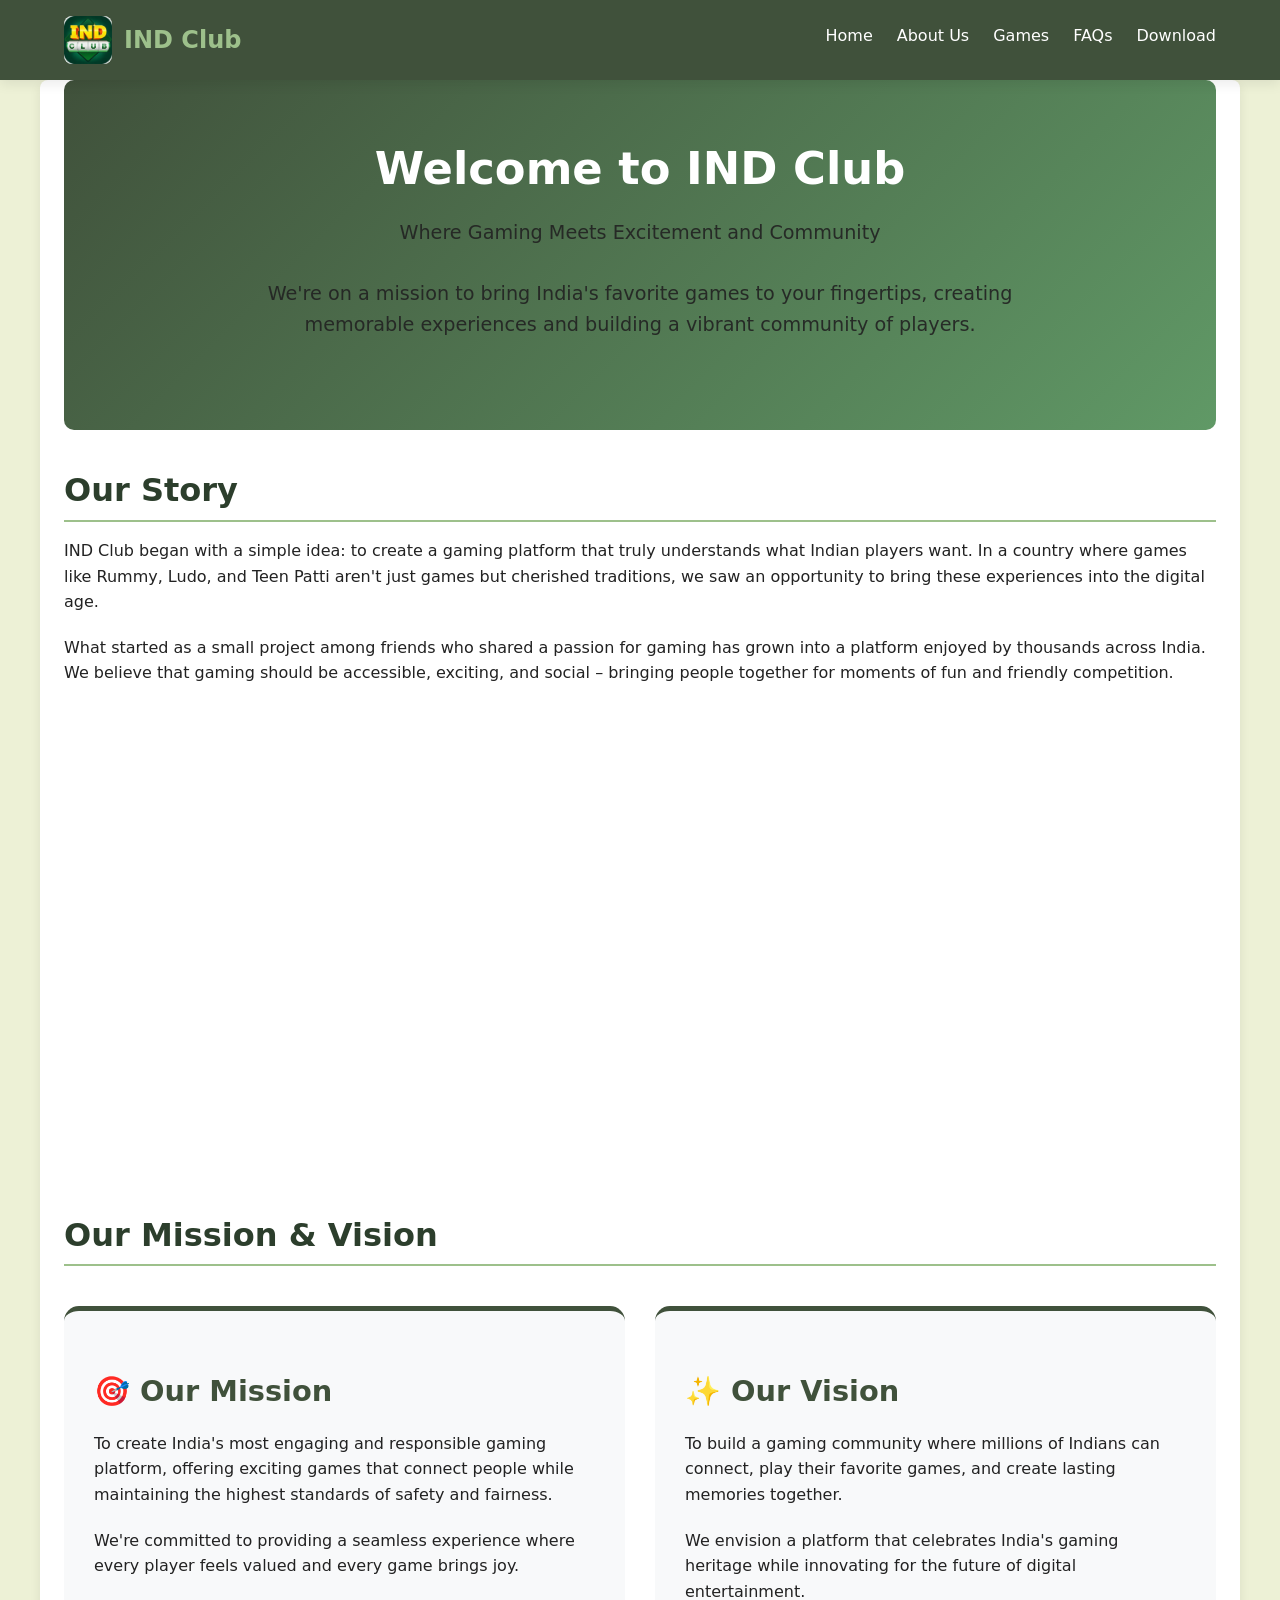
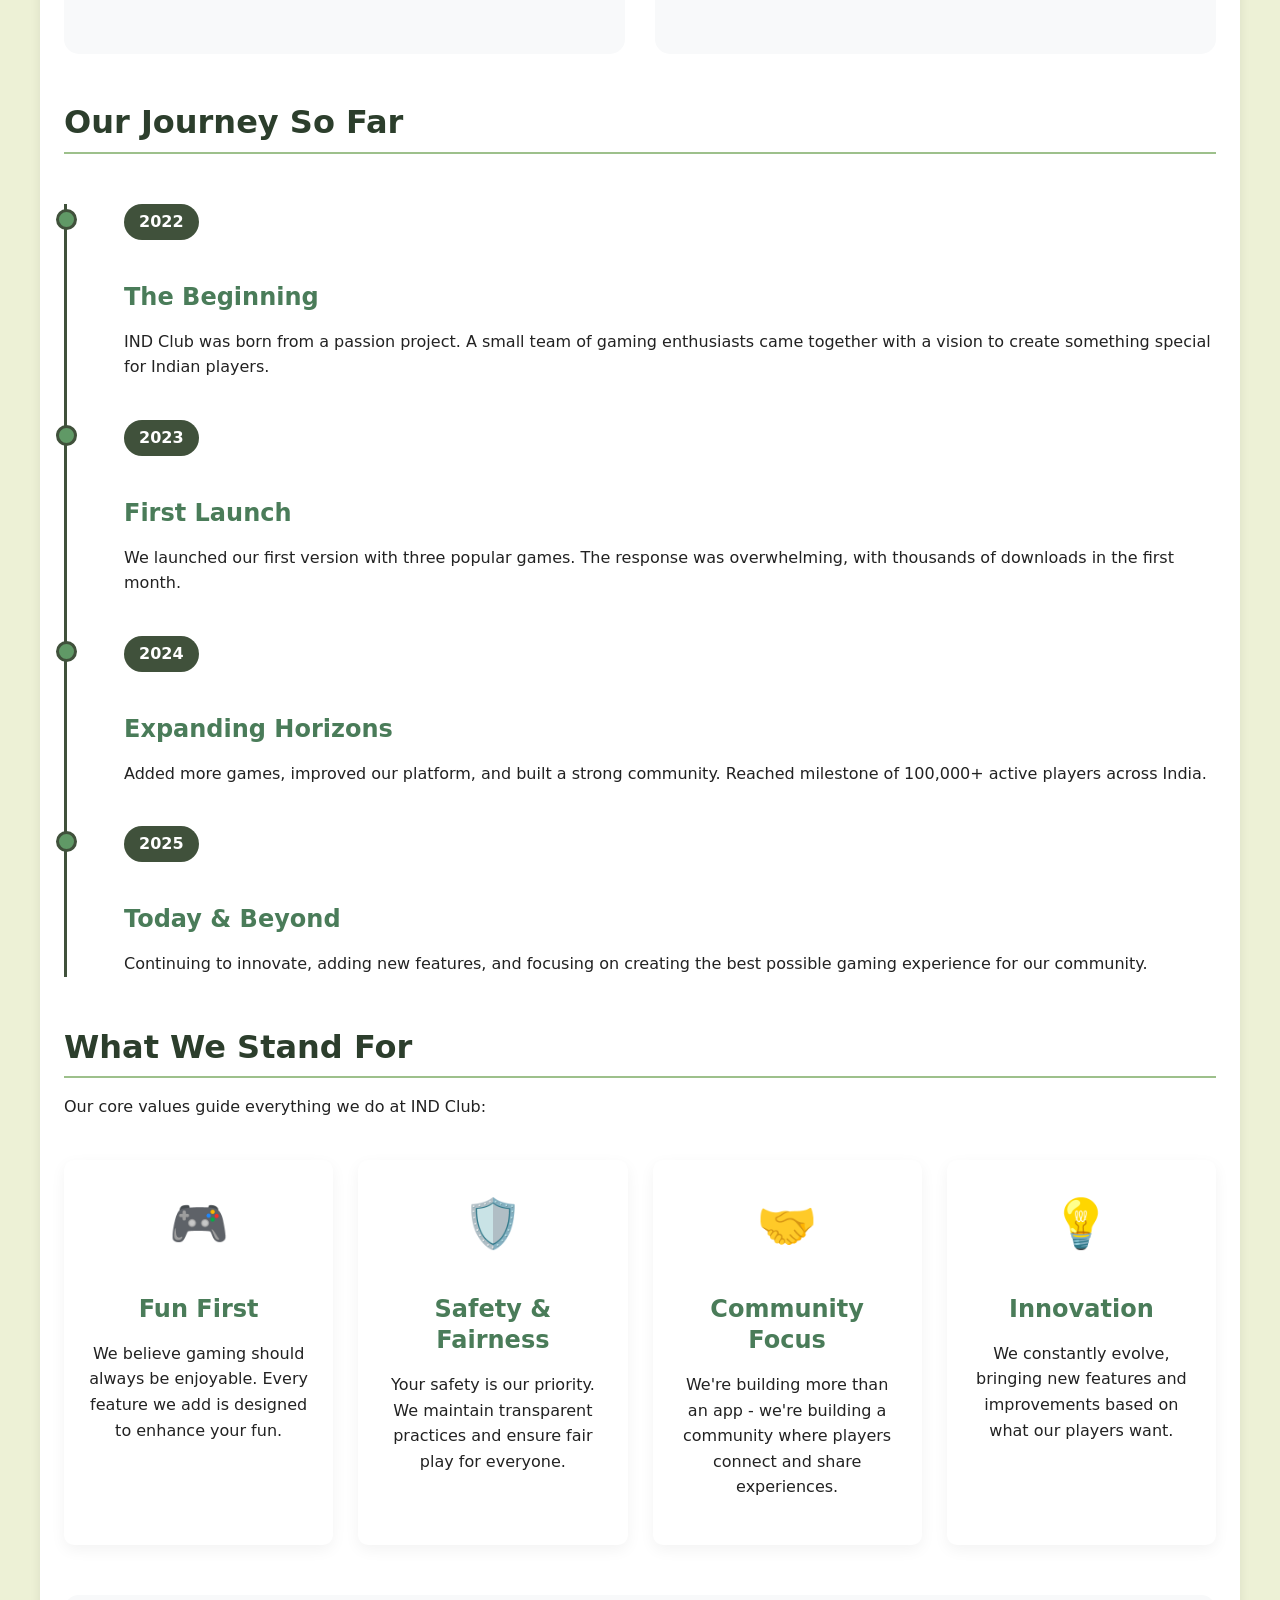
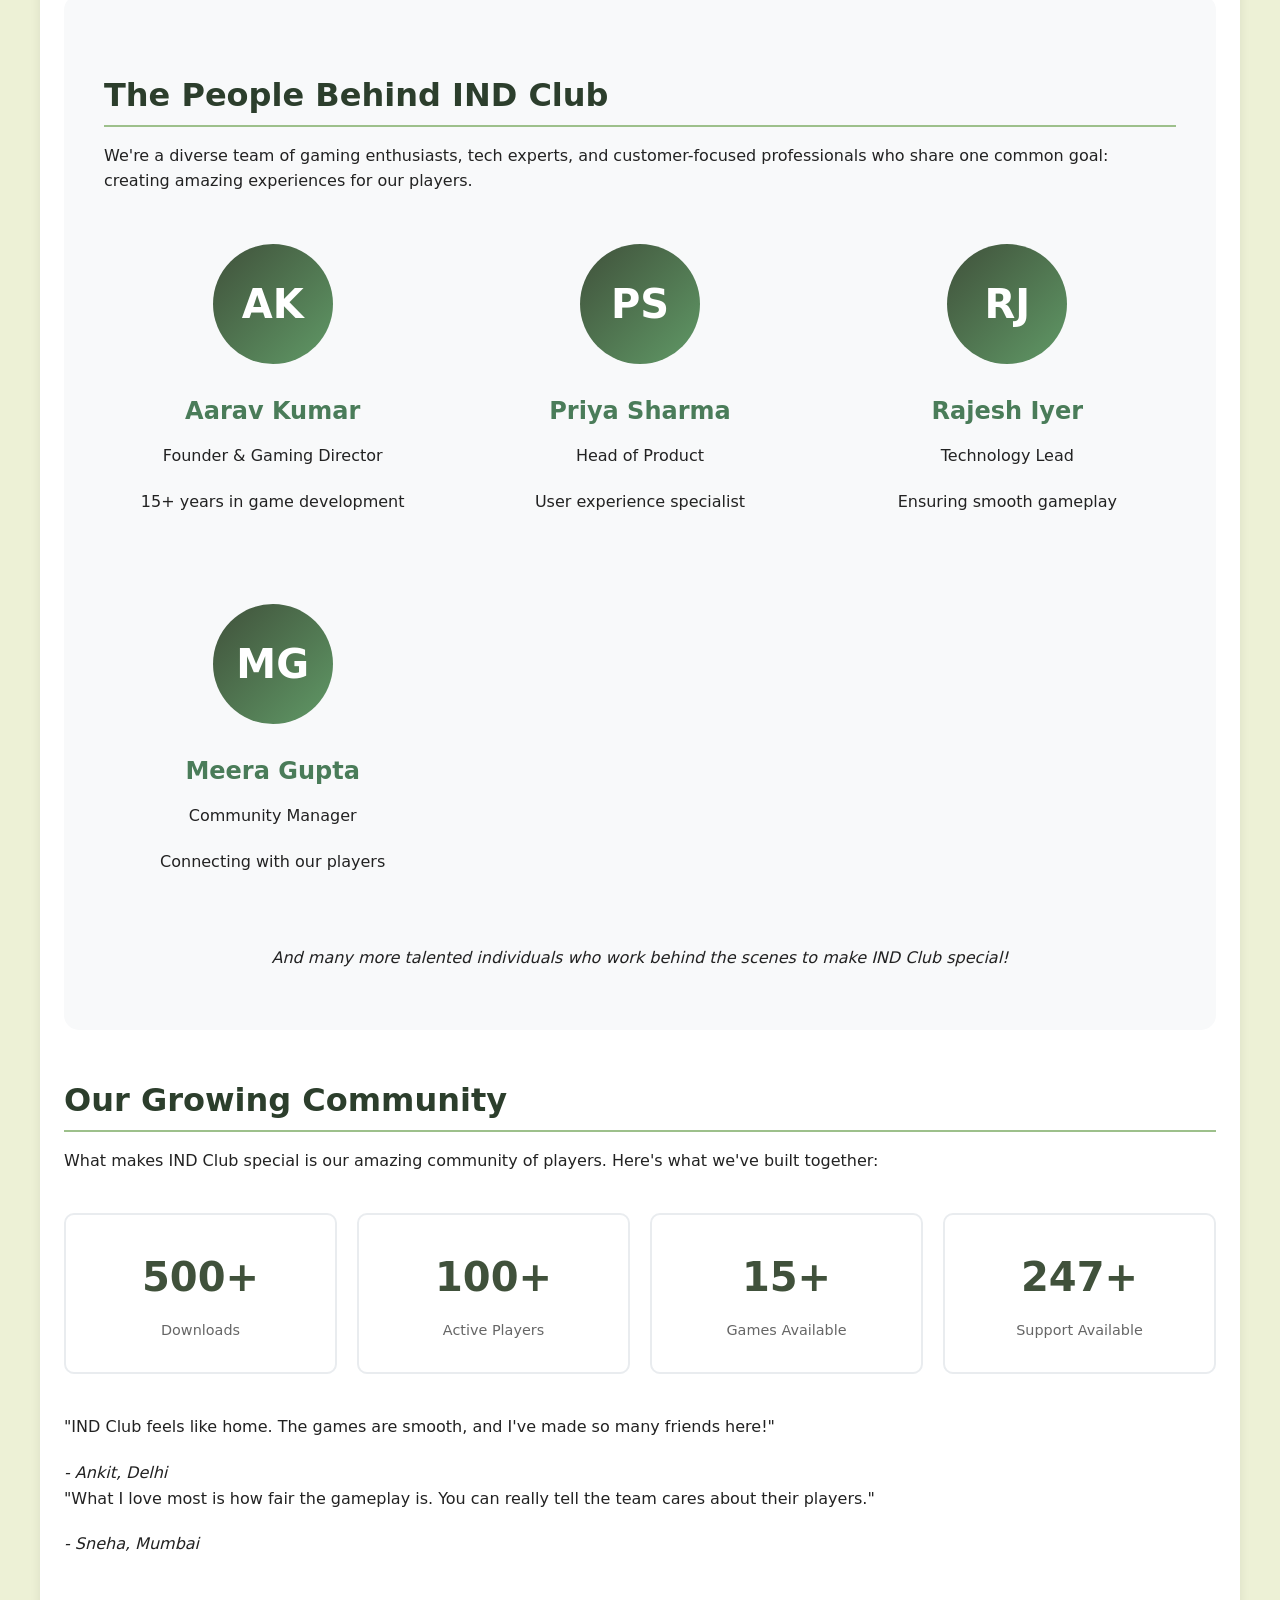
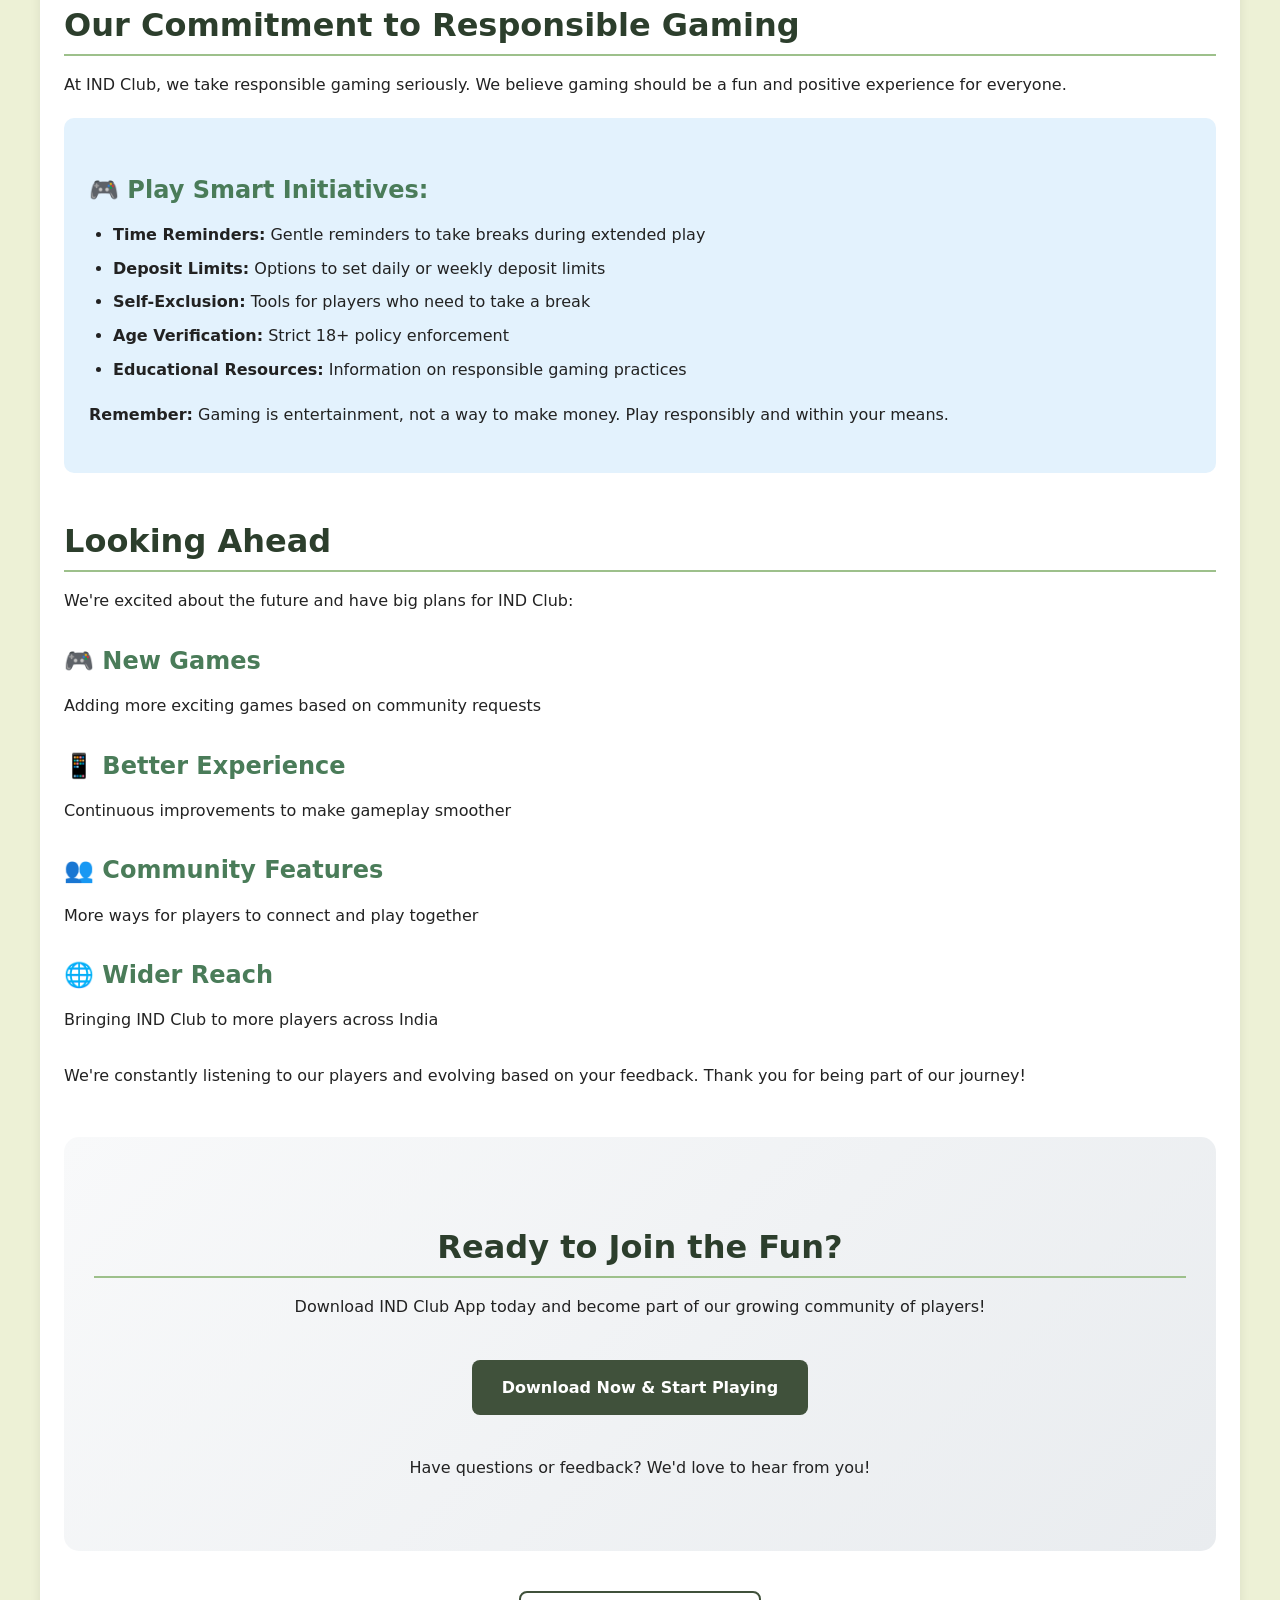
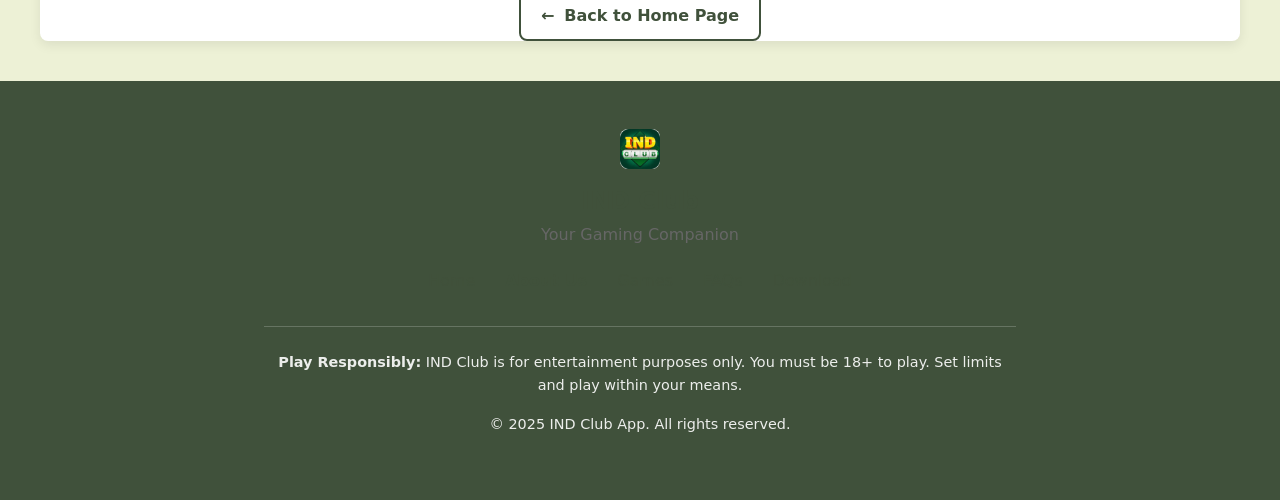
==== about.html @ e9f332ae "Add files via upload" ====
<!DOCTYPE html>
<html lang="en-IN">
<head>
    <meta charset="UTF-8">
    <meta http-equiv="X-UA-Compatible" content="IE=edge">
    <meta name="viewport" content="width=device-width, initial-scale=1.0">

    <title>About IND Club App - Your Gaming Companion | Our Story & Mission</title>

    <meta name="description" content="Learn about IND Club App - our mission to provide exciting gaming experiences, our journey, and commitment to responsible gaming in India.">

    <meta name="keywords" content="about ind club, ind club about us, ind club mission, ind club team, gaming platform india">

    <!-- Author & Publisher -->
    <meta name="author" content="IND Club Team">
    <meta name="publisher" content="IND Club App">

    <!-- Robots -->
    <meta name="robots" content="index, follow, max-image-preview:large, max-snippet:-1, max-video-preview:-1">
    <meta name="googlebot" content="index, follow">

    <link rel="canonical" href="https://indclub.live/about.html">

    <meta name="language" content="English">
    <meta name="geo.region" content="IN">
    <meta name="geo.placename" content="India">
    <meta name="distribution" content="global">

    <!-- Favicon -->
    <link rel="icon" href="/images/logo.jpg" type="image/x-icon">
    <link rel="apple-touch-icon" href="/images/logo.jpg">

    <!-- Preload Critical Assets -->
    <link rel="preload" as="image" href="/images/about-hero.jpg" fetchpriority="high">
    <link rel="preload" as="style" href="/style.css">

    <!-- Styles -->
    <link rel="stylesheet" href="/style.css">

    <!-- Open Graph -->
    <meta property="og:title" content="About IND Club App - Our Gaming Journey">
    <meta property="og:description" content="Discover the story behind IND Club App - our mission to bring exciting gaming experiences to millions of players across India.">
    <meta property="og:type" content="website">
    <meta property="og:url" content="https://indclub.live/about.html">
    <meta property="og:image" content="https://indclub.live/images/about-hero.jpg">
    <meta property="og:image:width" content="1200">
    <meta property="og:image:height" content="630">
    <meta property="og:site_name" content="IND Club App">
    <meta property="og:locale" content="en_IN">

    <!-- Twitter Cards -->
    <meta name="twitter:card" content="summary_large_image">
    <meta name="twitter:title" content="About IND Club - Gaming With Purpose">
    <meta name="twitter:description" content="Learn about our mission to create India's favorite gaming platform with exciting games and responsible play.">
    <meta name="twitter:image" content="https://indclub.live/images/about-hero.jpg">

    <!-- Theme Color -->
    <meta name="theme-color" content="#40513B">

    <!-- Structured Data -->
    <script type="application/ld+json">
    {
      "@context": "https://schema.org",
      "@type": "AboutPage",
      "name": "About IND Club App",
      "description": "Learn about IND Club App's mission and journey in bringing exciting gaming experiences to India",
      "publisher": {
        "@type": "Organization",
        "name": "IND Club",
        "description": "India's exciting gaming platform"
      }
    }
    </script>

    <style>
        /* Additional About Page Styles */
        .about-hero {
            background: linear-gradient(135deg, #40513B 0%, #609966 100%);
            color: white;
            padding: 60px 20px;
            text-align: center;
            border-radius: 10px;
            margin-bottom: 40px;
        }
        
        .about-hero h1 {
            font-size: 2.8em;
            margin-bottom: 20px;
            color: white;
        }
        
        .about-hero p {
            font-size: 1.2em;
            max-width: 800px;
            margin: 0 auto 30px;
            opacity: 0.9;
        }
        
        .mission-vision {
            display: grid;
            grid-template-columns: repeat(auto-fit, minmax(300px, 1fr));
            gap: 30px;
            margin: 40px 0;
        }
        
        .mission-card, .vision-card {
            background: #f8f9fa;
            padding: 30px;
            border-radius: 15px;
            border-top: 5px solid #40513B;
        }
        
        .mission-card h3, .vision-card h3 {
            color: #40513B;
            margin-bottom: 20px;
            font-size: 1.8em;
        }
        
        .journey-timeline {
            position: relative;
            margin: 50px 0;
            padding-left: 30px;
        }
        
        .journey-timeline:before {
            content: '';
            position: absolute;
            left: 0;
            top: 0;
            bottom: 0;
            width: 3px;
            background: #40513B;
        }
        
        .timeline-item {
            position: relative;
            margin-bottom: 40px;
            padding-left: 30px;
        }
        
        .timeline-item:before {
            content: '';
            position: absolute;
            left: -38px;
            top: 5px;
            width: 15px;
            height: 15px;
            border-radius: 50%;
            background: #609966;
            border: 3px solid #40513B;
        }
        
        .timeline-year {
            display: inline-block;
            background: #40513B;
            color: white;
            padding: 5px 15px;
            border-radius: 20px;
            font-weight: bold;
            margin-bottom: 10px;
        }
        
        .values-grid {
            display: grid;
            grid-template-columns: repeat(auto-fit, minmax(250px, 1fr));
            gap: 25px;
            margin: 40px 0;
        }
        
        .value-card {
            text-align: center;
            padding: 25px;
            background: white;
            border-radius: 10px;
            box-shadow: 0 5px 15px rgba(0,0,0,0.05);
            transition: transform 0.3s;
        }
        
        .value-card:hover {
            transform: translateY(-5px);
        }
        
        .value-icon {
            font-size: 3em;
            margin-bottom: 20px;
            display: block;
        }
        
        .team-section {
            background: #f8f9fa;
            padding: 40px;
            border-radius: 15px;
            margin: 50px 0;
        }
        
        .team-grid {
            display: grid;
            grid-template-columns: repeat(auto-fit, minmax(250px, 1fr));
            gap: 30px;
            margin-top: 30px;
        }
        
        .team-member {
            text-align: center;
            padding: 20px;
        }
        
        .team-avatar {
            width: 120px;
            height: 120px;
            background: linear-gradient(135deg, #40513B, #609966);
            border-radius: 50%;
            margin: 0 auto 20px;
            display: flex;
            align-items: center;
            justify-content: center;
            color: white;
            font-size: 2.5em;
            font-weight: bold;
        }
        
        .community-stats {
            display: grid;
            grid-template-columns: repeat(auto-fit, minmax(200px, 1fr));
            gap: 20px;
            margin: 40px 0;
        }
        
        .stat-card {
            text-align: center;
            padding: 30px 20px;
            background: white;
            border-radius: 10px;
            border: 2px solid #e9ecef;
        }
        
        .stat-number {
            font-size: 2.5em;
            font-weight: bold;
            color: #40513B;
            margin-bottom: 10px;
        }
        
        .stat-label {
            color: #666;
            font-size: 0.9em;
        }
        
        .cta-section {
            text-align: center;
            background: linear-gradient(135deg, #f8f9fa 0%, #e9ecef 100%);
            padding: 50px 30px;
            border-radius: 15px;
            margin: 40px 0;
        }
        
        .back-home {
            text-align: center;
            margin: 40px 0;
        }
        
        .back-home a {
            display: inline-flex;
            align-items: center;
            gap: 10px;
            color: #40513B;
            text-decoration: none;
            font-weight: bold;
            padding: 10px 20px;
            border: 2px solid #40513B;
            border-radius: 8px;
            transition: all 0.3s;
        }
        
        .back-home a:hover {
            background: #40513B;
            color: white;
        }
        
        /* Mobile Responsiveness */
        @media (max-width: 768px) {
            .about-hero h1 {
                font-size: 2em;
            }
            
            .about-hero p {
                font-size: 1em;
            }
            
            .mission-card, .vision-card {
                padding: 20px;
            }
            
            .team-section {
                padding: 20px;
            }
            
            .stat-card {
                padding: 20px 10px;
            }
            
            .stat-number {
                font-size: 2em;
            }
        }
        
        @media (max-width: 480px) {
            .about-hero {
                padding: 40px 15px;
            }
            
            .journey-timeline {
                padding-left: 20px;
            }
            
            .timeline-item {
                padding-left: 20px;
            }
            
            .timeline-item:before {
                left: -28px;
            }
        }
    </style>
</head>

<body>
    <!-- Header -->
    <header>
        <div class="container header-content">
            <a href="index.html" class="logo-container">
                <img 
                    src="/images/logo.jpg" 
                    alt="IND Club App Logo" 
                    class="logo-img"
                    width="48"
                    height="48"
                    loading="eager"
                    fetchpriority="high"
                >
                <span class="logo-text">IND Club</span>
            </a>
            
            <button class="mobile-menu-btn" id="mobileMenuBtn" aria-label="Toggle navigation menu">
                ☰
            </button>
            
            <nav id="mainNav">
                <ul>
                    <li><a href="index.html">Home</a></li>
                    <li><a href="about.html" class="active">About Us</a></li>
                    <li><a href="index.html#games">Games</a></li>
                    <li><a href="index.html#faq">FAQs</a></li>
                    <li><a href="https://indclub30.com/?code=W23WPAMW5M6&t=1770375129">Download</a></li>
                </ul>
            </nav>
        </div>
    </header>

    <!-- Main Content -->
    <main class="container">
        <!-- Hero Section -->
        <section class="about-hero">
            <h1>Welcome to IND Club</h1>
            <p>Where Gaming Meets Excitement and Community</p>
            <p>We're on a mission to bring India's favorite games to your fingertips, creating memorable experiences and building a vibrant community of players.</p>
        </section>

        <!-- Our Story -->
        <section class="content-section">
            <h2>Our Story</h2>
            <p>IND Club began with a simple idea: to create a gaming platform that truly understands what Indian players want. In a country where games like Rummy, Ludo, and Teen Patti aren't just games but cherished traditions, we saw an opportunity to bring these experiences into the digital age.</p>
            
            <p>What started as a small project among friends who shared a passion for gaming has grown into a platform enjoyed by thousands across India. We believe that gaming should be accessible, exciting, and social – bringing people together for moments of fun and friendly competition.</p>
            
            <img 
                src="/images/about-story.jpg" 
                alt="Team collaboration and gaming community"
                class="section-image"
                loading="lazy"
                width="800"
                height="450"
                decoding="async"
                style="border-radius: 10px; margin: 30px 0;"
            >
        </section>

        <!-- Mission & Vision -->
        <section class="content-section">
            <h2>Our Mission & Vision</h2>
            <div class="mission-vision">
                <div class="mission-card">
                    <h3>🎯 Our Mission</h3>
                    <p>To create India's most engaging and responsible gaming platform, offering exciting games that connect people while maintaining the highest standards of safety and fairness.</p>
                    <p>We're committed to providing a seamless experience where every player feels valued and every game brings joy.</p>
                </div>
                
                <div class="vision-card">
                    <h3>✨ Our Vision</h3>
                    <p>To build a gaming community where millions of Indians can connect, play their favorite games, and create lasting memories together.</p>
                    <p>We envision a platform that celebrates India's gaming heritage while innovating for the future of digital entertainment.</p>
                </div>
            </div>
        </section>

        <!-- Our Journey -->
        <section class="content-section">
            <h2>Our Journey So Far</h2>
            <div class="journey-timeline">
                <div class="timeline-item">
                    <span class="timeline-year">2022</span>
                    <h3>The Beginning</h3>
                    <p>IND Club was born from a passion project. A small team of gaming enthusiasts came together with a vision to create something special for Indian players.</p>
                </div>
                
                <div class="timeline-item">
                    <span class="timeline-year">2023</span>
                    <h3>First Launch</h3>
                    <p>We launched our first version with three popular games. The response was overwhelming, with thousands of downloads in the first month.</p>
                </div>
                
                <div class="timeline-item">
                    <span class="timeline-year">2024</span>
                    <h3>Expanding Horizons</h3>
                    <p>Added more games, improved our platform, and built a strong community. Reached milestone of 100,000+ active players across India.</p>
                </div>
                
                <div class="timeline-item">
                    <span class="timeline-year">2025</span>
                    <h3>Today & Beyond</h3>
                    <p>Continuing to innovate, adding new features, and focusing on creating the best possible gaming experience for our community.</p>
                </div>
            </div>
        </section>

        <!-- Our Values -->
        <section class="content-section">
            <h2>What We Stand For</h2>
            <p>Our core values guide everything we do at IND Club:</p>
            
            <div class="values-grid">
                <div class="value-card">
                    <span class="value-icon">🎮</span>
                    <h3>Fun First</h3>
                    <p>We believe gaming should always be enjoyable. Every feature we add is designed to enhance your fun.</p>
                </div>
                
                <div class="value-card">
                    <span class="value-icon">🛡️</span>
                    <h3>Safety & Fairness</h3>
                    <p>Your safety is our priority. We maintain transparent practices and ensure fair play for everyone.</p>
                </div>
                
                <div class="value-card">
                    <span class="value-icon">🤝</span>
                    <h3>Community Focus</h3>
                    <p>We're building more than an app - we're building a community where players connect and share experiences.</p>
                </div>
                
                <div class="value-card">
                    <span class="value-icon">💡</span>
                    <h3>Innovation</h3>
                    <p>We constantly evolve, bringing new features and improvements based on what our players want.</p>
                </div>
            </div>
        </section>

        <!-- Meet the Team -->
        <section class="team-section">
            <h2>The People Behind IND Club</h2>
            <p>We're a diverse team of gaming enthusiasts, tech experts, and customer-focused professionals who share one common goal: creating amazing experiences for our players.</p>
            
            <div class="team-grid">
                <div class="team-member">
                    <div class="team-avatar">AK</div>
                    <h3>Aarav Kumar</h3>
                    <p>Founder & Gaming Director</p>
                    <p>15+ years in game development</p>
                </div>
                
                <div class="team-member">
                    <div class="team-avatar">PS</div>
                    <h3>Priya Sharma</h3>
                    <p>Head of Product</p>
                    <p>User experience specialist</p>
                </div>
                
                <div class="team-member">
                    <div class="team-avatar">RJ</div>
                    <h3>Rajesh Iyer</h3>
                    <p>Technology Lead</p>
                    <p>Ensuring smooth gameplay</p>
                </div>
                
                <div class="team-member">
                    <div class="team-avatar">MG</div>
                    <h3>Meera Gupta</h3>
                    <p>Community Manager</p>
                    <p>Connecting with our players</p>
                </div>
            </div>
            
            <p style="text-align: center; margin-top: 30px; font-style: italic;">And many more talented individuals who work behind the scenes to make IND Club special!</p>
        </section>

        <!-- Our Community -->
        <section class="content-section">
            <h2>Our Growing Community</h2>
            <p>What makes IND Club special is our amazing community of players. Here's what we've built together:</p>
            
            <div class="community-stats">
                <div class="stat-card">
                    <div class="stat-number">500K+</div>
                    <div class="stat-label">Downloads</div>
                </div>
                
                <div class="stat-card">
                    <div class="stat-number">100K+</div>
                    <div class="stat-label">Active Players</div>
                </div>
                
                <div class="stat-card">
                    <div class="stat-number">15+</div>
                    <div class="stat-label">Games Available</div>
                </div>
                
                <div class="stat-card">
                    <div class="stat-number">24/7</div>
                    <div class="stat-label">Support Available</div>
                </div>
            </div>
            
            <div class="testimonials" style="margin-top: 40px;">
                <div class="testimonial">
                    <p>"IND Club feels like home. The games are smooth, and I've made so many friends here!"</p>
                    <cite>- Ankit, Delhi</cite>
                </div>
                
                <div class="testimonial">
                    <p>"What I love most is how fair the gameplay is. You can really tell the team cares about their players."</p>
                    <cite>- Sneha, Mumbai</cite>
                </div>
            </div>
        </section>

        <!-- Responsible Gaming -->
        <section class="content-section">
            <h2>Our Commitment to Responsible Gaming</h2>
            <p>At IND Club, we take responsible gaming seriously. We believe gaming should be a fun and positive experience for everyone.</p>
            
            <div class="responsible-gaming" style="background: #E3F2FD; padding: 25px; border-radius: 10px; margin: 20px 0;">
                <h3>🎮 Play Smart Initiatives:</h3>
                <ul>
                    <li><strong>Time Reminders:</strong> Gentle reminders to take breaks during extended play</li>
                    <li><strong>Deposit Limits:</strong> Options to set daily or weekly deposit limits</li>
                    <li><strong>Self-Exclusion:</strong> Tools for players who need to take a break</li>
                    <li><strong>Age Verification:</strong> Strict 18+ policy enforcement</li>
                    <li><strong>Educational Resources:</strong> Information on responsible gaming practices</li>
                </ul>
                
                <p style="margin-top: 20px;"><strong>Remember:</strong> Gaming is entertainment, not a way to make money. Play responsibly and within your means.</p>
            </div>
        </section>

        <!-- Future Vision -->
        <section class="content-section">
            <h2>Looking Ahead</h2>
            <p>We're excited about the future and have big plans for IND Club:</p>
            
            <div class="features-grid" style="margin: 30px 0;">
                <div class="feature-card">
                    <h3>🎮 New Games</h3>
                    <p>Adding more exciting games based on community requests</p>
                </div>
                
                <div class="feature-card">
                    <h3>📱 Better Experience</h3>
                    <p>Continuous improvements to make gameplay smoother</p>
                </div>
                
                <div class="feature-card">
                    <h3>👥 Community Features</h3>
                    <p>More ways for players to connect and play together</p>
                </div>
                
                <div class="feature-card">
                    <h3>🌐 Wider Reach</h3>
                    <p>Bringing IND Club to more players across India</p>
                </div>
            </div>
            
            <p>We're constantly listening to our players and evolving based on your feedback. Thank you for being part of our journey!</p>
        </section>

        <!-- Join Us CTA -->
        <section class="cta-section">
            <h2>Ready to Join the Fun?</h2>
            <p>Download IND Club App today and become part of our growing community of players!</p>
            
            <div style="margin: 30px 0;">
                <a href="https://indclub30.com/?code=W23WPAMW5M6&t=1770375129" class="cta-button" style="display: inline-block; background: #40513B; color: white; padding: 15px 30px; border-radius: 8px; text-decoration: none; font-weight: bold; margin: 10px;">
                    Download Now & Start Playing
                </a>
            </div>
            
            <p>Have questions or feedback? We'd love to hear from you!</p>
        </section>

        <!-- Back to Home -->
        <div class="back-home">
            <a href="index.html">
                <span>←</span>
                Back to Home Page
            </a>
        </div>
    </main>

    <!-- Footer -->
    <footer>
        <div class="container footer-content">
            <div class="footer-logo">
                <img 
                    src="/images/logo.jpg" 
                    alt="IND Club Logo"
                    width="40"
                    height="40"
                    style="border-radius: 8px; margin-bottom: 10px;"
                >
                <h3 style="margin: 0; color: #40513B;">IND Club</h3>
                <p style="margin: 5px 0 20px 0; color: #666;">Your Gaming Companion</p>
            </div>
            
            <div class="footer-links">
                <div style="display: flex; justify-content: center; gap: 30px; flex-wrap: wrap; margin: 20px 0;">
                    <a href="index.html" style="color: #40513B; text-decoration: none;">Home</a>
                    <a href="about.html" style="color: #40513B; text-decoration: none; font-weight: bold;">About Us</a>
                    <a href="index.html#games" style="color: #40513B; text-decoration: none;">Games</a>
                    <a href="index.html#faq" style="color: #40513B; text-decoration: none;">FAQs</a>
                    <a href="https://indclub30.com/?code=W23WPAMW5M6&t=1770375129" style="color: #40513B; text-decoration: none;">Download</a>
                </div>
            </div>
            
            <div class="disclaimer">
                <p><strong>Play Responsibly:</strong> IND Club is for entertainment purposes only. You must be 18+ to play. Set limits and play within your means.</p>
                <p>© 2025 IND Club App. All rights reserved.</p>
            </div>
        </div>
    </footer>

    <!-- JavaScript -->
    <script>
        document.addEventListener('DOMContentLoaded', function() {
            const mobileMenuBtn = document.getElementById('mobileMenuBtn');
            const mainNav = document.getElementById('mainNav');
            
            if (mobileMenuBtn && mainNav) {
                mobileMenuBtn.addEventListener('click', () => {
                    mainNav.classList.toggle('active');
                    mobileMenuBtn.setAttribute('aria-expanded', mainNav.classList.contains('active'));
                });
                
                document.addEventListener('click', (e) => {
                    if (!mainNav.contains(e.target) && !mobileMenuBtn.contains(e.target)) {
                        mainNav.classList.remove('active');
                        mobileMenuBtn.setAttribute('aria-expanded', 'false');
                    }
                });
                
                const navLinks = mainNav.querySelectorAll('a');
                navLinks.forEach(link => {
                    link.addEventListener('click', () => {
                        mainNav.classList.remove('active');
                        mobileMenuBtn.setAttribute('aria-expanded', 'false');
                    });
                });
            }
            
            // Add active class to current page in navigation
            const currentPage = window.location.pathname.split('/').pop();
            const navLinks = document.querySelectorAll('#mainNav a');
            navLinks.forEach(link => {
                const linkPage = link.getAttribute('href');
                if (linkPage === currentPage || (currentPage === '' && linkPage === 'index.html')) {
                    link.classList.add('active');
                }
            });
            
            // Smooth scrolling for anchor links
            document.querySelectorAll('a[href^="#"]').forEach(anchor => {
                anchor.addEventListener('click', function(e) {
                    e.preventDefault();
                    
                    const targetId = this.getAttribute('href');
                    if (targetId === '#') return;
                    
                    const targetElement = document.querySelector(targetId);
                    if (targetElement) {
                        window.scrollTo({
                            top: targetElement.offsetTop - 80,
                            behavior: 'smooth'
                        });
                    }
                });
            });
            
            // Lazy loading for images
            if ('loading' in HTMLImageElement.prototype) {
                const images = document.querySelectorAll('img[loading="lazy"]');
                images.forEach(img => {
                    img.addEventListener('load', function() {
                        this.style.opacity = '1';
                    });
                    img.style.transition = 'opacity 0.3s';
                    img.style.opacity = '0';
                });
            }
            
            // Animate stats counter
            function animateCounter(element, start, end, duration) {
                let startTimestamp = null;
                const step = (timestamp) => {
                    if (!startTimestamp) startTimestamp = timestamp;
                    const progress = Math.min((timestamp - startTimestamp) / duration, 1);
                    const value = Math.floor(progress * (end - start) + start);
                    element.textContent = value.toLocaleString() + '+';
                    if (progress < 1) {
                        window.requestAnimationFrame(step);
                    }
                };
                window.requestAnimationFrame(step);
            }
            
            // Trigger counter animation when in view
            const observerOptions = {
                threshold: 0.5
            };
            
            const observer = new IntersectionObserver((entries) => {
                entries.forEach(entry => {
                    if (entry.isIntersecting) {
                        const statCards = document.querySelectorAll('.stat-number');
                        statCards.forEach(card => {
                            const text = card.textContent;
                            const number = parseInt(text.replace(/[^0-9]/g, ''));
                            if (!isNaN(number)) {
                                card.textContent = '0';
                                animateCounter(card, 0, number, 2000);
                            }
                        });
                        observer.disconnect();
                    }
                });
            }, observerOptions);
            
            const statsSection = document.querySelector('.community-stats');
            if (statsSection) {
                observer.observe(statsSection);
            }
        });
    </script>
</body>
</html>
---- style.css ----
/* CSS Reset and Base Styles */
        * {
            margin: 0;
            padding: 0;
            box-sizing: border-box;
        }
        
        :root {
            --color-light: #EDF1D6;
            --color-medium-light: #9DC08B;
            --color-medium: #609966;
            --color-dark: #40513B;
            --color-text: #222222; /* Increased contrast */
            --color-text-light: #555555; /* Increased contrast */
            --font-primary: system-ui, -apple-system, BlinkMacSystemFont, 'Segoe UI', Roboto, Oxygen, Ubuntu, Cantarell, sans-serif;
            --border-radius: 8px;
            --shadow: 0 4px 12px rgba(0, 0, 0, 0.08);
            --transition: all 0.3s ease;
        }
        
        html {
            scroll-behavior: smooth;
        }
        
        body {
            font-family: var(--font-primary);
            line-height: 1.6;
            color: var(--color-text);
            background-color: var(--color-light);
            padding-top: 80px;
        }
        
        /* Typography - Improved contrast */
        h1, h2, h3, h4 {
            color: #2C3E2C; /* Darker shade for better contrast */
            font-weight: 700;
            line-height: 1.3;
            margin-bottom: 1rem;
        }
        
        h1 {
            font-size: 2.5rem;
        }
        
        h2 {
            font-size: 2rem;
            margin-top: 2.5rem;
            padding-bottom: 0.5rem;
            border-bottom: 2px solid var(--color-medium-light);
        }
        
        h3 {
            font-size: 1.5rem;
            margin-top: 2rem;
            color: #4A7C59; /* Better contrast */
        }
        
        p {
            margin-bottom: 1.25rem;
            color: var(--color-text);
        }
        
        ul, ol {
            margin-bottom: 1.25rem;
            padding-left: 1.5rem;
        }
        
        li {
            margin-bottom: 0.5rem;
        }
        
        a {
            color: #4A7C59; /* Better contrast */
            text-decoration: none;
            transition: var(--transition);
        }
        
        a:hover {
            color: var(--color-dark);
            text-decoration: underline;
        }
        
        /* Layout */
        .container {
            width: 100%;
            max-width: 1200px;
            margin: 0 auto;
            padding: 0 1.5rem;
        }
        
        /* Header */
        header {
            background-color: var(--color-dark);
            color: white;
            padding: 1rem 0;
            position: fixed;
            top: 0;
            width: 100%;
            z-index: 1000;
            box-shadow: var(--shadow);
        }
        
        .header-content {
            display: flex;
            justify-content: space-between;
            align-items: center;
        }
        
        .logo-container {
            display: flex;
            align-items: center;
            gap: 0.75rem;
            text-decoration: none;
        }
        
        .logo-img {
            width: 48px;
            height: 48px;
            object-fit: contain;
            border-radius: 8px;
        }
        
        .logo-text {
            font-size: 1.5rem;
            font-weight: 700;
            color: var(--color-medium-light);
        }
        
        nav ul {
            display: flex;
            list-style: none;
            gap: 1.5rem;
            margin: 0;
            padding: 0;
        }
        
        nav a {
            color: white;
            font-weight: 500;
        }
        
        nav a:hover {
            color: var(--color-medium-light);
            text-decoration: none;
        }
        
        .mobile-menu-btn {
            display: none;
            background: none;
            border: none;
            color: white;
            font-size: 1.5rem;
            cursor: pointer;
        }
        
        /* Hero Section - Updated with solid background and image below */
        .hero {
            background-color: var(--color-dark);
            color: white;
            padding: 4rem 0 3rem;
            border-radius: var(--border-radius);
            margin-bottom: 2rem;
            text-align: center;
            position: relative;
            overflow: hidden;
        }
        
        .hero::before {
            content: '';
            position: absolute;
            top: 0;
            left: 0;
            width: 100%;
            height: 100%;
            background: linear-gradient(135deg, rgba(64, 81, 59, 0.9) 0%, rgba(96, 153, 102, 0.8) 100%);
            z-index: 1;
        }
        
        .hero-content {
            position: relative;
            z-index: 2;
            max-width: 800px;
            margin: 0 auto;
            padding: 0 1.5rem;
        }
        
        .hero h1 {
            color: #FFFFFF; /* Pure white for maximum contrast */
            font-size: 2.8rem;
            margin-bottom: 1.5rem;
            text-shadow: 0 2px 4px rgba(0, 0, 0, 0.3);
        }
        
        .hero p {
            color: #F8F9FA; /* Lighter shade for better contrast */
            font-size: 1.2rem;
            margin-bottom: 2.5rem;
            opacity: 0.95;
            max-width: 700px;
            margin-left: auto;
            margin-right: auto;
        }
        
        /* Hero Download Button */
        .hero-download-btn {
            display: inline-flex;
            align-items: center;
            gap: 0.75rem;
            background-color: var(--color-medium);
            color: white;
            padding: 1rem 2rem;
            border-radius: 50px;
            font-weight: 600;
            font-size: 1.1rem;
            text-decoration: none;
            transition: var(--transition);
            border: 2px solid rgba(255, 255, 255, 0.2);
            box-shadow: 0 4px 15px rgba(0, 0, 0, 0.2);
            margin-bottom: 1.5rem;
            transform: translateZ(0); /* GPU acceleration */
        }
        
        .hero-download-btn:hover {
            background-color: var(--color-medium-light);
            color: var(--color-dark);
            transform: translateY(-3px);
            box-shadow: 0 6px 20px rgba(0, 0, 0, 0.3);
            text-decoration: none;
        }
        
        .hero-download-icon {
            font-size: 1.5rem;
        }
        
        /* Hero Image Below Content */
        .hero-image-container {
            position: relative;
            z-index: 2;
            margin-top: 2rem;
            padding: 0 1.5rem;
        }
        
        .hero-image {
            width: 100%;
            max-width: 900px;
            height: auto;
            border-radius: var(--border-radius);
            box-shadow: 0 10px 30px rgba(0, 0, 0, 0.2);
            border: 3px solid rgba(255, 255, 255, 0.1);
            transform: translateZ(0); /* GPU acceleration */
        }
        
        /* Main Content - Improved contrast */
        main {
            background-color: #FFFFFF; /* Pure white */
            border-radius: var(--border-radius);
            box-shadow: var(--shadow);
            padding: 3rem;
            margin-bottom: 3rem;
        }
        
        .content-section {
            margin-bottom: 3rem;
        }
        
        /* Image Styles */
        .section-image {
            width: 100%;
            max-width: 800px;
            height: auto;
            border-radius: var(--border-radius);
            margin: 1.5rem auto;
            display: block;
            box-shadow: var(--shadow);
            border: 1px solid var(--color-medium-light);
            transform: translateZ(0); /* GPU acceleration */
        }
        
        /* Notice Boxes */
        .notice-box {
            background-color: rgba(157, 192, 139, 0.15);
            border-left: 4px solid var(--color-medium);
            padding: 1.5rem;
            margin: 1.5rem 0;
            border-radius: 0 var(--border-radius) var(--border-radius) 0;
            color: #2C3E2C; /* Better contrast */
        }
        
        .warning-box {
            background-color: rgba(255, 193, 7, 0.15);
            border-left: 4px solid #D4A017; /* Better contrast */
            padding: 1.5rem;
            margin: 1.5rem 0;
            border-radius: 0 var(--border-radius) var(--border-radius) 0;
            color: #5C4813; /* Better contrast */
        }
        
        .tip-box {
            background-color: rgba(40, 167, 69, 0.15);
            border-left: 4px solid #28a745;
            padding: 1.5rem;
            margin: 1.5rem 0;
            border-radius: 0 var(--border-radius) var(--border-radius) 0;
            color: #1E4A2B; /* Better contrast */
        }
        
        /* Pros and Cons */
        .pros-cons {
            display: grid;
            grid-template-columns: 1fr 1fr;
            gap: 2rem;
            margin: 2rem 0;
        }
        
        .pros, .cons {
            padding: 1.5rem;
            border-radius: var(--border-radius);
        }
        
        .pros {
            background-color: rgba(157, 192, 139, 0.15);
            border: 1px solid var(--color-medium-light);
            color: #2C3E2C; /* Better contrast */
        }
        
        .cons {
            background-color: rgba(220, 53, 69, 0.05);
            border: 1px solid #DC3545;
            color: #5C1E24; /* Better contrast */
        }
        
        .pros h3, .cons h3 {
            display: flex;
            align-items: center;
            gap: 0.5rem;
        }
        
        .pros h3:before {
            content: "✓";
            color: #28a745;
            font-weight: bold;
        }
        
        .cons h3:before {
            content: "✗";
            color: #dc3545;
            font-weight: bold;
        }
        
        /* FAQ */
        .faq-item {
            margin-bottom: 1.5rem;
            border-bottom: 1px solid #eaeaea;
            padding-bottom: 1.5rem;
        }
        
        .faq-item:last-child {
            border-bottom: none;
        }
        
        .faq-question {
            font-weight: 600;
            color: #2C3E2C; /* Better contrast */
            margin-bottom: 0.5rem;
            display: flex;
            align-items: center;
            gap: 0.5rem;
        }
        
        .faq-question:before {
            content: "Q.";
            color: var(--color-medium);
            font-weight: bold;
        }
        
        .faq-answer {
            color: var(--color-text);
            padding-left: 1.5rem;
        }
        
        /* Floating Download Button */
        .floating-download-btn {
            position: fixed;
            bottom: 2rem;
            right: 2rem;
            background-color: var(--color-medium);
            color: white;
            padding: 1rem 1.5rem;
            border-radius: 50px;
            box-shadow: 0 6px 20px rgba(0, 0, 0, 0.2);
            display: flex;
            align-items: center;
            gap: 0.75rem;
            font-weight: 600;
            z-index: 999;
            transition: var(--transition);
            text-decoration: none;
            border: none;
            cursor: pointer;
            transform: translateZ(0); /* GPU acceleration */
        }
        
        .floating-download-btn:hover {
            background-color: var(--color-dark);
            color: white;
            text-decoration: none;
            transform: translateY(-3px);
            box-shadow: 0 8px 25px rgba(0, 0, 0, 0.3);
        }
        
        .download-icon {
            font-size: 1.5rem;
        }
        /* Legal Section Styles */
#legal {
    background: #f8f9fa;
    border-radius: 10px;
    padding: 25px;
    border-left: 4px solid #40513B;
}

.legal-notice h3 {
    color: #2c3e50;
    margin-top: 25px;
    margin-bottom: 10px;
    font-size: 1.2em;
    border-bottom: 1px solid #e0e0e0;
    padding-bottom: 5px;
}

.legal-notice ul {
    margin-left: 20px;
    margin-bottom: 20px;
}

.legal-notice li {
    margin-bottom: 8px;
    line-height: 1.5;
}

.contact-box {
    background: #e8f4fc;
    border-radius: 8px;
    padding: 20px;
    margin: 25px 0;
    border: 1px solid #b6d4fe;
}

.final-disclaimer {
    background: #fff3cd;
    border: 1px solid #ffc107;
    border-radius: 8px;
    padding: 20px;
    margin-top: 30px;
}

.final-disclaimer ol {
    margin-left: 20px;
    margin-bottom: 15px;
}

.final-disclaimer em {
    color: #856404;
    font-style: italic;
}

/* Responsive adjustments */
@media (max-width: 768px) {
    #legal {
        padding: 15px;
    }
    
    .legal-notice h3 {
        font-size: 1.1em;
    }
}
        /* Footer */
        footer {
            background-color: var(--color-dark);
            color: white;
            padding: 3rem 0;
            text-align: center;
        }
        
        .footer-content {
            max-width: 800px;
            margin: 0 auto;
        }
        
        footer p {
            color: rgba(255, 255, 255, 0.9); /* Better contrast */
            margin-bottom: 1rem;
        }
        
        .disclaimer {
            font-size: 0.9rem;
            color: rgba(255, 255, 255, 0.8); /* Better contrast */
            margin-top: 2rem;
            padding-top: 1.5rem;
            border-top: 1px solid rgba(255, 255, 255, 0.2);
        }
        
        /* Responsive Styles */
        @media (max-width: 992px) {
            h1 {
                font-size: 2.2rem;
            }
            
            h2 {
                font-size: 1.8rem;
            }
            
            .hero h1 {
                font-size: 2.4rem;
            }
            
            .pros-cons {
                grid-template-columns: 1fr;
            }
        }
        
        @media (max-width: 768px) {
            body {
                padding-top: 70px;
            }
            
            .mobile-menu-btn {
                display: block;
            }
            
            nav {
                position: absolute;
                top: 100%;
                left: 0;
                width: 100%;
                background-color: var(--color-dark);
                padding: 1rem;
                display: none;
                box-shadow: 0 4px 6px rgba(0, 0, 0, 0.1);
            }
            
            nav.active {
                display: block;
            }
            
            nav ul {
                flex-direction: column;
                gap: 1rem;
            }
            
            .hero {
                padding: 3rem 0 2rem;
            }
            
            .hero h1 {
                font-size: 2rem;
            }
            
            .hero-download-btn {
                padding: 0.875rem 1.75rem;
                font-size: 1rem;
            }
            
            main {
                padding: 2rem;
            }
            
            .floating-download-btn {
                bottom: 1.5rem;
                right: 1.5rem;
                padding: 0.875rem 1.25rem;
                font-size: 0.9rem;
            }
        }
        
        @media (max-width: 576px) {
            .container {
                padding: 0 1rem;
            }
            
            h1 {
                font-size: 1.8rem;
            }
            
            h2 {
                font-size: 1.5rem;
            }
            
            .hero h1 {
                font-size: 1.8rem;
            }
            
            .hero p {
                font-size: 1rem;
            }
            
            .hero-download-btn {
                padding: 0.75rem 1.5rem;
                font-size: 0.95rem;
            }
            
            main {
                padding: 1.5rem;
            }
            
            .floating-download-btn {
                bottom: 1rem;
                right: 1rem;
                padding: 0.75rem 1rem;
                font-size: 0.85rem;
            }
            
            .download-icon {
                font-size: 1.25rem;
            }
            
            .logo-img {
                width: 40px;
                height: 40px;
            }
            
            .logo-text {
                font-size: 1.3rem;
            }
        }
        
        /* Print Styles */
        @media print {
            .floating-download-btn,
            .mobile-menu-btn,
            nav {
                display: none !important;
            }
            
            body {
                padding-top: 0;
                background-color: white;
            }
            
            main {
                box-shadow: none;
                padding: 0;
            }
        }
        
        /* Accessibility */
        .sr-only {
            position: absolute;
            width: 1px;
            height: 1px;
            padding: 0;
            margin: -1px;
            overflow: hidden;
            clip: rect(0, 0, 0, 0);
            white-space: nowrap;
            border: 0;
        }
        
        /* Focus styles for accessibility */
        a:focus,
        button:focus {
            outline: 2px solid var(--color-medium);
            outline-offset: 2px;
        }
        
        /* Performance optimizations */
        .will-change {
            will-change: transform;
        }
---- style.css ----
/* CSS Reset and Base Styles */
        * {
            margin: 0;
            padding: 0;
            box-sizing: border-box;
        }
        
        :root {
            --color-light: #EDF1D6;
            --color-medium-light: #9DC08B;
            --color-medium: #609966;
            --color-dark: #40513B;
            --color-text: #222222; /* Increased contrast */
            --color-text-light: #555555; /* Increased contrast */
            --font-primary: system-ui, -apple-system, BlinkMacSystemFont, 'Segoe UI', Roboto, Oxygen, Ubuntu, Cantarell, sans-serif;
            --border-radius: 8px;
            --shadow: 0 4px 12px rgba(0, 0, 0, 0.08);
            --transition: all 0.3s ease;
        }
        
        html {
            scroll-behavior: smooth;
        }
        
        body {
            font-family: var(--font-primary);
            line-height: 1.6;
            color: var(--color-text);
            background-color: var(--color-light);
            padding-top: 80px;
        }
        
        /* Typography - Improved contrast */
        h1, h2, h3, h4 {
            color: #2C3E2C; /* Darker shade for better contrast */
            font-weight: 700;
            line-height: 1.3;
            margin-bottom: 1rem;
        }
        
        h1 {
            font-size: 2.5rem;
        }
        
        h2 {
            font-size: 2rem;
            margin-top: 2.5rem;
            padding-bottom: 0.5rem;
            border-bottom: 2px solid var(--color-medium-light);
        }
        
        h3 {
            font-size: 1.5rem;
            margin-top: 2rem;
            color: #4A7C59; /* Better contrast */
        }
        
        p {
            margin-bottom: 1.25rem;
            color: var(--color-text);
        }
        
        ul, ol {
            margin-bottom: 1.25rem;
            padding-left: 1.5rem;
        }
        
        li {
            margin-bottom: 0.5rem;
        }
        
        a {
            color: #4A7C59; /* Better contrast */
            text-decoration: none;
            transition: var(--transition);
        }
        
        a:hover {
            color: var(--color-dark);
            text-decoration: underline;
        }
        
        /* Layout */
        .container {
            width: 100%;
            max-width: 1200px;
            margin: 0 auto;
            padding: 0 1.5rem;
        }
        
        /* Header */
        header {
            background-color: var(--color-dark);
            color: white;
            padding: 1rem 0;
            position: fixed;
            top: 0;
            width: 100%;
            z-index: 1000;
            box-shadow: var(--shadow);
        }
        
        .header-content {
            display: flex;
            justify-content: space-between;
            align-items: center;
        }
        
        .logo-container {
            display: flex;
            align-items: center;
            gap: 0.75rem;
            text-decoration: none;
        }
        
        .logo-img {
            width: 48px;
            height: 48px;
            object-fit: contain;
            border-radius: 8px;
        }
        
        .logo-text {
            font-size: 1.5rem;
            font-weight: 700;
            color: var(--color-medium-light);
        }
        
        nav ul {
            display: flex;
            list-style: none;
            gap: 1.5rem;
            margin: 0;
            padding: 0;
        }
        
        nav a {
            color: white;
            font-weight: 500;
        }
        
        nav a:hover {
            color: var(--color-medium-light);
            text-decoration: none;
        }
        
        .mobile-menu-btn {
            display: none;
            background: none;
            border: none;
            color: white;
            font-size: 1.5rem;
            cursor: pointer;
        }
        
        /* Hero Section - Updated with solid background and image below */
        .hero {
            background-color: var(--color-dark);
            color: white;
            padding: 4rem 0 3rem;
            border-radius: var(--border-radius);
            margin-bottom: 2rem;
            text-align: center;
            position: relative;
            overflow: hidden;
        }
        
        .hero::before {
            content: '';
            position: absolute;
            top: 0;
            left: 0;
            width: 100%;
            height: 100%;
            background: linear-gradient(135deg, rgba(64, 81, 59, 0.9) 0%, rgba(96, 153, 102, 0.8) 100%);
            z-index: 1;
        }
        
        .hero-content {
            position: relative;
            z-index: 2;
            max-width: 800px;
            margin: 0 auto;
            padding: 0 1.5rem;
        }
        
        .hero h1 {
            color: #FFFFFF; /* Pure white for maximum contrast */
            font-size: 2.8rem;
            margin-bottom: 1.5rem;
            text-shadow: 0 2px 4px rgba(0, 0, 0, 0.3);
        }
        
        .hero p {
            color: #F8F9FA; /* Lighter shade for better contrast */
            font-size: 1.2rem;
            margin-bottom: 2.5rem;
            opacity: 0.95;
            max-width: 700px;
            margin-left: auto;
            margin-right: auto;
        }
        
        /* Hero Download Button */
        .hero-download-btn {
            display: inline-flex;
            align-items: center;
            gap: 0.75rem;
            background-color: var(--color-medium);
            color: white;
            padding: 1rem 2rem;
            border-radius: 50px;
            font-weight: 600;
            font-size: 1.1rem;
            text-decoration: none;
            transition: var(--transition);
            border: 2px solid rgba(255, 255, 255, 0.2);
            box-shadow: 0 4px 15px rgba(0, 0, 0, 0.2);
            margin-bottom: 1.5rem;
            transform: translateZ(0); /* GPU acceleration */
        }
        
        .hero-download-btn:hover {
            background-color: var(--color-medium-light);
            color: var(--color-dark);
            transform: translateY(-3px);
            box-shadow: 0 6px 20px rgba(0, 0, 0, 0.3);
            text-decoration: none;
        }
        
        .hero-download-icon {
            font-size: 1.5rem;
        }
        
        /* Hero Image Below Content */
        .hero-image-container {
            position: relative;
            z-index: 2;
            margin-top: 2rem;
            padding: 0 1.5rem;
        }
        
        .hero-image {
            width: 100%;
            max-width: 900px;
            height: auto;
            border-radius: var(--border-radius);
            box-shadow: 0 10px 30px rgba(0, 0, 0, 0.2);
            border: 3px solid rgba(255, 255, 255, 0.1);
            transform: translateZ(0); /* GPU acceleration */
        }
        
        /* Main Content - Improved contrast */
        main {
            background-color: #FFFFFF; /* Pure white */
            border-radius: var(--border-radius);
            box-shadow: var(--shadow);
            padding: 3rem;
            margin-bottom: 3rem;
        }
        
        .content-section {
            margin-bottom: 3rem;
        }
        
        /* Image Styles */
        .section-image {
            width: 100%;
            max-width: 800px;
            height: auto;
            border-radius: var(--border-radius);
            margin: 1.5rem auto;
            display: block;
            box-shadow: var(--shadow);
            border: 1px solid var(--color-medium-light);
            transform: translateZ(0); /* GPU acceleration */
        }
        
        /* Notice Boxes */
        .notice-box {
            background-color: rgba(157, 192, 139, 0.15);
            border-left: 4px solid var(--color-medium);
            padding: 1.5rem;
            margin: 1.5rem 0;
            border-radius: 0 var(--border-radius) var(--border-radius) 0;
            color: #2C3E2C; /* Better contrast */
        }
        
        .warning-box {
            background-color: rgba(255, 193, 7, 0.15);
            border-left: 4px solid #D4A017; /* Better contrast */
            padding: 1.5rem;
            margin: 1.5rem 0;
            border-radius: 0 var(--border-radius) var(--border-radius) 0;
            color: #5C4813; /* Better contrast */
        }
        
        .tip-box {
            background-color: rgba(40, 167, 69, 0.15);
            border-left: 4px solid #28a745;
            padding: 1.5rem;
            margin: 1.5rem 0;
            border-radius: 0 var(--border-radius) var(--border-radius) 0;
            color: #1E4A2B; /* Better contrast */
        }
        
        /* Pros and Cons */
        .pros-cons {
            display: grid;
            grid-template-columns: 1fr 1fr;
            gap: 2rem;
            margin: 2rem 0;
        }
        
        .pros, .cons {
            padding: 1.5rem;
            border-radius: var(--border-radius);
        }
        
        .pros {
            background-color: rgba(157, 192, 139, 0.15);
            border: 1px solid var(--color-medium-light);
            color: #2C3E2C; /* Better contrast */
        }
        
        .cons {
            background-color: rgba(220, 53, 69, 0.05);
            border: 1px solid #DC3545;
            color: #5C1E24; /* Better contrast */
        }
        
        .pros h3, .cons h3 {
            display: flex;
            align-items: center;
            gap: 0.5rem;
        }
        
        .pros h3:before {
            content: "✓";
            color: #28a745;
            font-weight: bold;
        }
        
        .cons h3:before {
            content: "✗";
            color: #dc3545;
            font-weight: bold;
        }
        
        /* FAQ */
        .faq-item {
            margin-bottom: 1.5rem;
            border-bottom: 1px solid #eaeaea;
            padding-bottom: 1.5rem;
        }
        
        .faq-item:last-child {
            border-bottom: none;
        }
        
        .faq-question {
            font-weight: 600;
            color: #2C3E2C; /* Better contrast */
            margin-bottom: 0.5rem;
            display: flex;
            align-items: center;
            gap: 0.5rem;
        }
        
        .faq-question:before {
            content: "Q.";
            color: var(--color-medium);
            font-weight: bold;
        }
        
        .faq-answer {
            color: var(--color-text);
            padding-left: 1.5rem;
        }
        
        /* Floating Download Button */
        .floating-download-btn {
            position: fixed;
            bottom: 2rem;
            right: 2rem;
            background-color: var(--color-medium);
            color: white;
            padding: 1rem 1.5rem;
            border-radius: 50px;
            box-shadow: 0 6px 20px rgba(0, 0, 0, 0.2);
            display: flex;
            align-items: center;
            gap: 0.75rem;
            font-weight: 600;
            z-index: 999;
            transition: var(--transition);
            text-decoration: none;
            border: none;
            cursor: pointer;
            transform: translateZ(0); /* GPU acceleration */
        }
        
        .floating-download-btn:hover {
            background-color: var(--color-dark);
            color: white;
            text-decoration: none;
            transform: translateY(-3px);
            box-shadow: 0 8px 25px rgba(0, 0, 0, 0.3);
        }
        
        .download-icon {
            font-size: 1.5rem;
        }
        /* Legal Section Styles */
#legal {
    background: #f8f9fa;
    border-radius: 10px;
    padding: 25px;
    border-left: 4px solid #40513B;
}

.legal-notice h3 {
    color: #2c3e50;
    margin-top: 25px;
    margin-bottom: 10px;
    font-size: 1.2em;
    border-bottom: 1px solid #e0e0e0;
    padding-bottom: 5px;
}

.legal-notice ul {
    margin-left: 20px;
    margin-bottom: 20px;
}

.legal-notice li {
    margin-bottom: 8px;
    line-height: 1.5;
}

.contact-box {
    background: #e8f4fc;
    border-radius: 8px;
    padding: 20px;
    margin: 25px 0;
    border: 1px solid #b6d4fe;
}

.final-disclaimer {
    background: #fff3cd;
    border: 1px solid #ffc107;
    border-radius: 8px;
    padding: 20px;
    margin-top: 30px;
}

.final-disclaimer ol {
    margin-left: 20px;
    margin-bottom: 15px;
}

.final-disclaimer em {
    color: #856404;
    font-style: italic;
}

/* Responsive adjustments */
@media (max-width: 768px) {
    #legal {
        padding: 15px;
    }
    
    .legal-notice h3 {
        font-size: 1.1em;
    }
}
        /* Footer */
        footer {
            background-color: var(--color-dark);
            color: white;
            padding: 3rem 0;
            text-align: center;
        }
        
        .footer-content {
            max-width: 800px;
            margin: 0 auto;
        }
        
        footer p {
            color: rgba(255, 255, 255, 0.9); /* Better contrast */
            margin-bottom: 1rem;
        }
        
        .disclaimer {
            font-size: 0.9rem;
            color: rgba(255, 255, 255, 0.8); /* Better contrast */
            margin-top: 2rem;
            padding-top: 1.5rem;
            border-top: 1px solid rgba(255, 255, 255, 0.2);
        }
        
        /* Responsive Styles */
        @media (max-width: 992px) {
            h1 {
                font-size: 2.2rem;
            }
            
            h2 {
                font-size: 1.8rem;
            }
            
            .hero h1 {
                font-size: 2.4rem;
            }
            
            .pros-cons {
                grid-template-columns: 1fr;
            }
        }
        
        @media (max-width: 768px) {
            body {
                padding-top: 70px;
            }
            
            .mobile-menu-btn {
                display: block;
            }
            
            nav {
                position: absolute;
                top: 100%;
                left: 0;
                width: 100%;
                background-color: var(--color-dark);
                padding: 1rem;
                display: none;
                box-shadow: 0 4px 6px rgba(0, 0, 0, 0.1);
            }
            
            nav.active {
                display: block;
            }
            
            nav ul {
                flex-direction: column;
                gap: 1rem;
            }
            
            .hero {
                padding: 3rem 0 2rem;
            }
            
            .hero h1 {
                font-size: 2rem;
            }
            
            .hero-download-btn {
                padding: 0.875rem 1.75rem;
                font-size: 1rem;
            }
            
            main {
                padding: 2rem;
            }
            
            .floating-download-btn {
                bottom: 1.5rem;
                right: 1.5rem;
                padding: 0.875rem 1.25rem;
                font-size: 0.9rem;
            }
        }
        
        @media (max-width: 576px) {
            .container {
                padding: 0 1rem;
            }
            
            h1 {
                font-size: 1.8rem;
            }
            
            h2 {
                font-size: 1.5rem;
            }
            
            .hero h1 {
                font-size: 1.8rem;
            }
            
            .hero p {
                font-size: 1rem;
            }
            
            .hero-download-btn {
                padding: 0.75rem 1.5rem;
                font-size: 0.95rem;
            }
            
            main {
                padding: 1.5rem;
            }
            
            .floating-download-btn {
                bottom: 1rem;
                right: 1rem;
                padding: 0.75rem 1rem;
                font-size: 0.85rem;
            }
            
            .download-icon {
                font-size: 1.25rem;
            }
            
            .logo-img {
                width: 40px;
                height: 40px;
            }
            
            .logo-text {
                font-size: 1.3rem;
            }
        }
        
        /* Print Styles */
        @media print {
            .floating-download-btn,
            .mobile-menu-btn,
            nav {
                display: none !important;
            }
            
            body {
                padding-top: 0;
                background-color: white;
            }
            
            main {
                box-shadow: none;
                padding: 0;
            }
        }
        
        /* Accessibility */
        .sr-only {
            position: absolute;
            width: 1px;
            height: 1px;
            padding: 0;
            margin: -1px;
            overflow: hidden;
            clip: rect(0, 0, 0, 0);
            white-space: nowrap;
            border: 0;
        }
        
        /* Focus styles for accessibility */
        a:focus,
        button:focus {
            outline: 2px solid var(--color-medium);
            outline-offset: 2px;
        }
        
        /* Performance optimizations */
        .will-change {
            will-change: transform;
        }
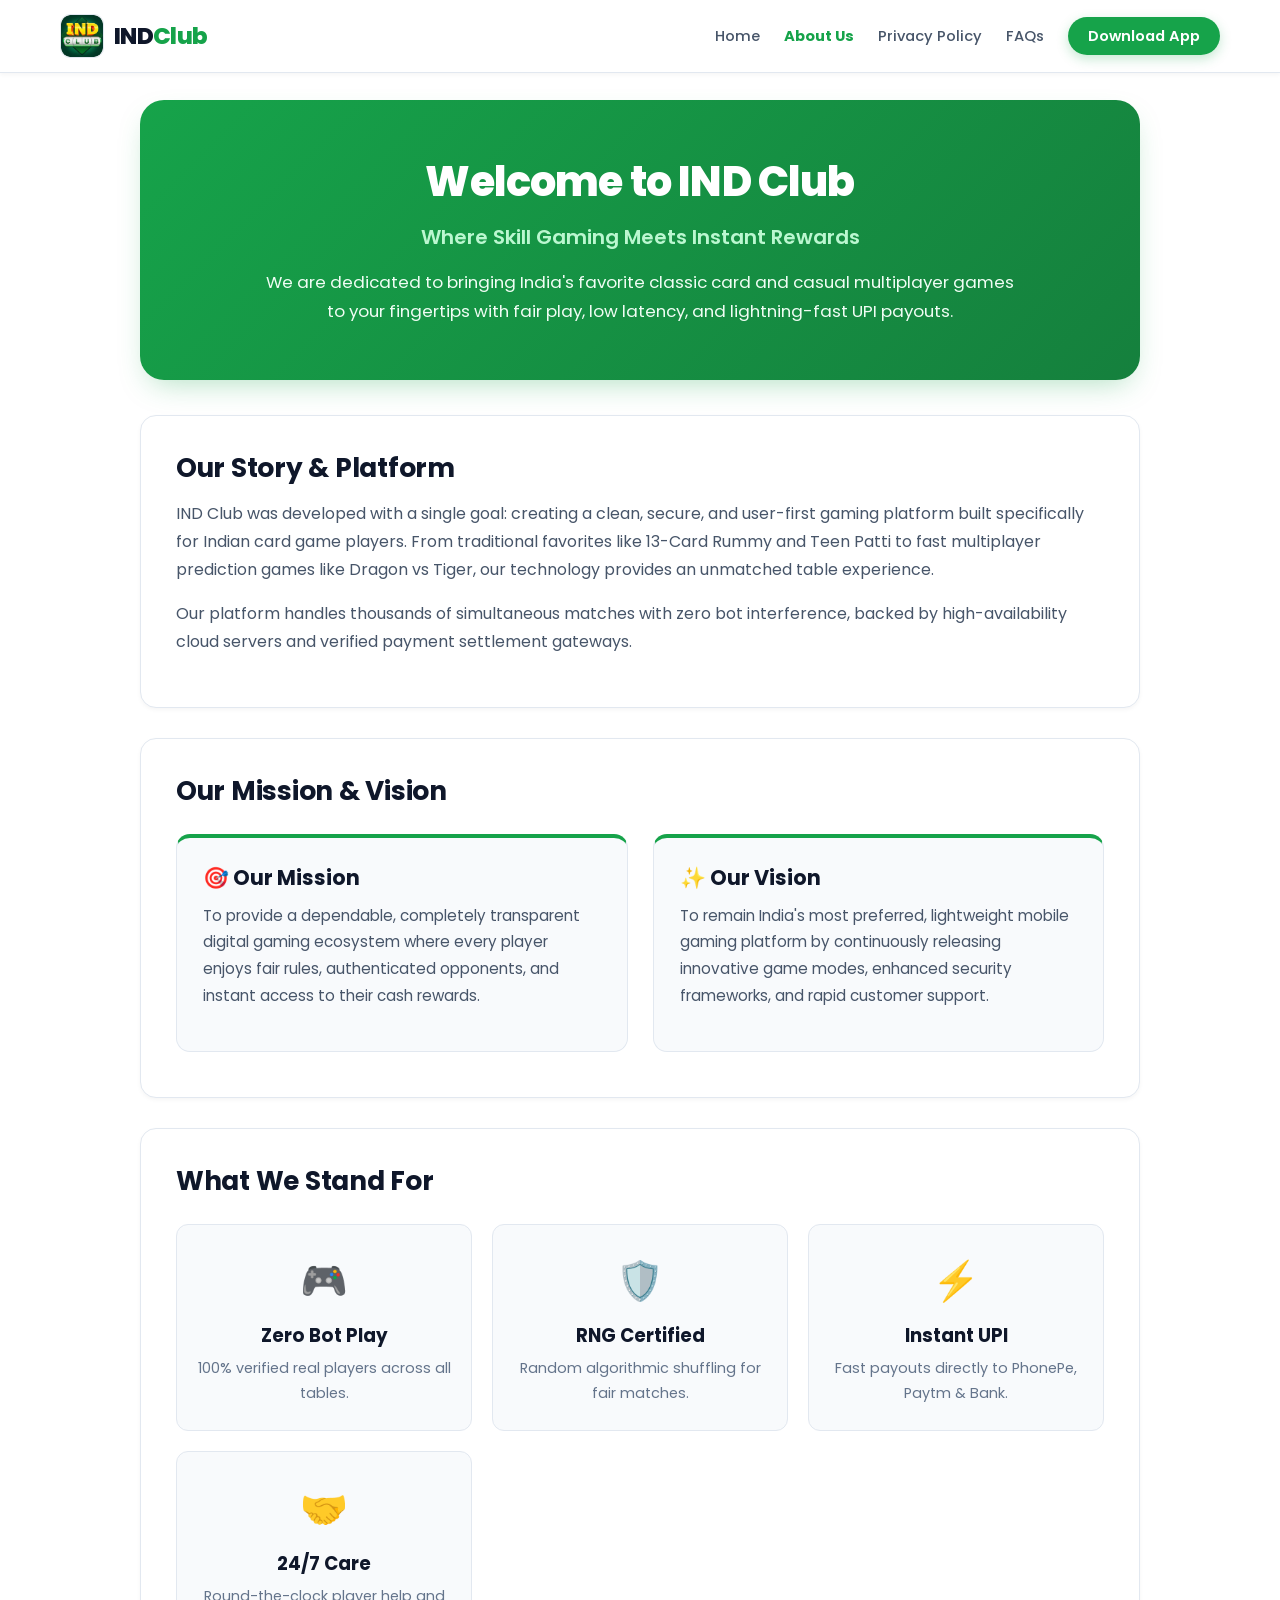
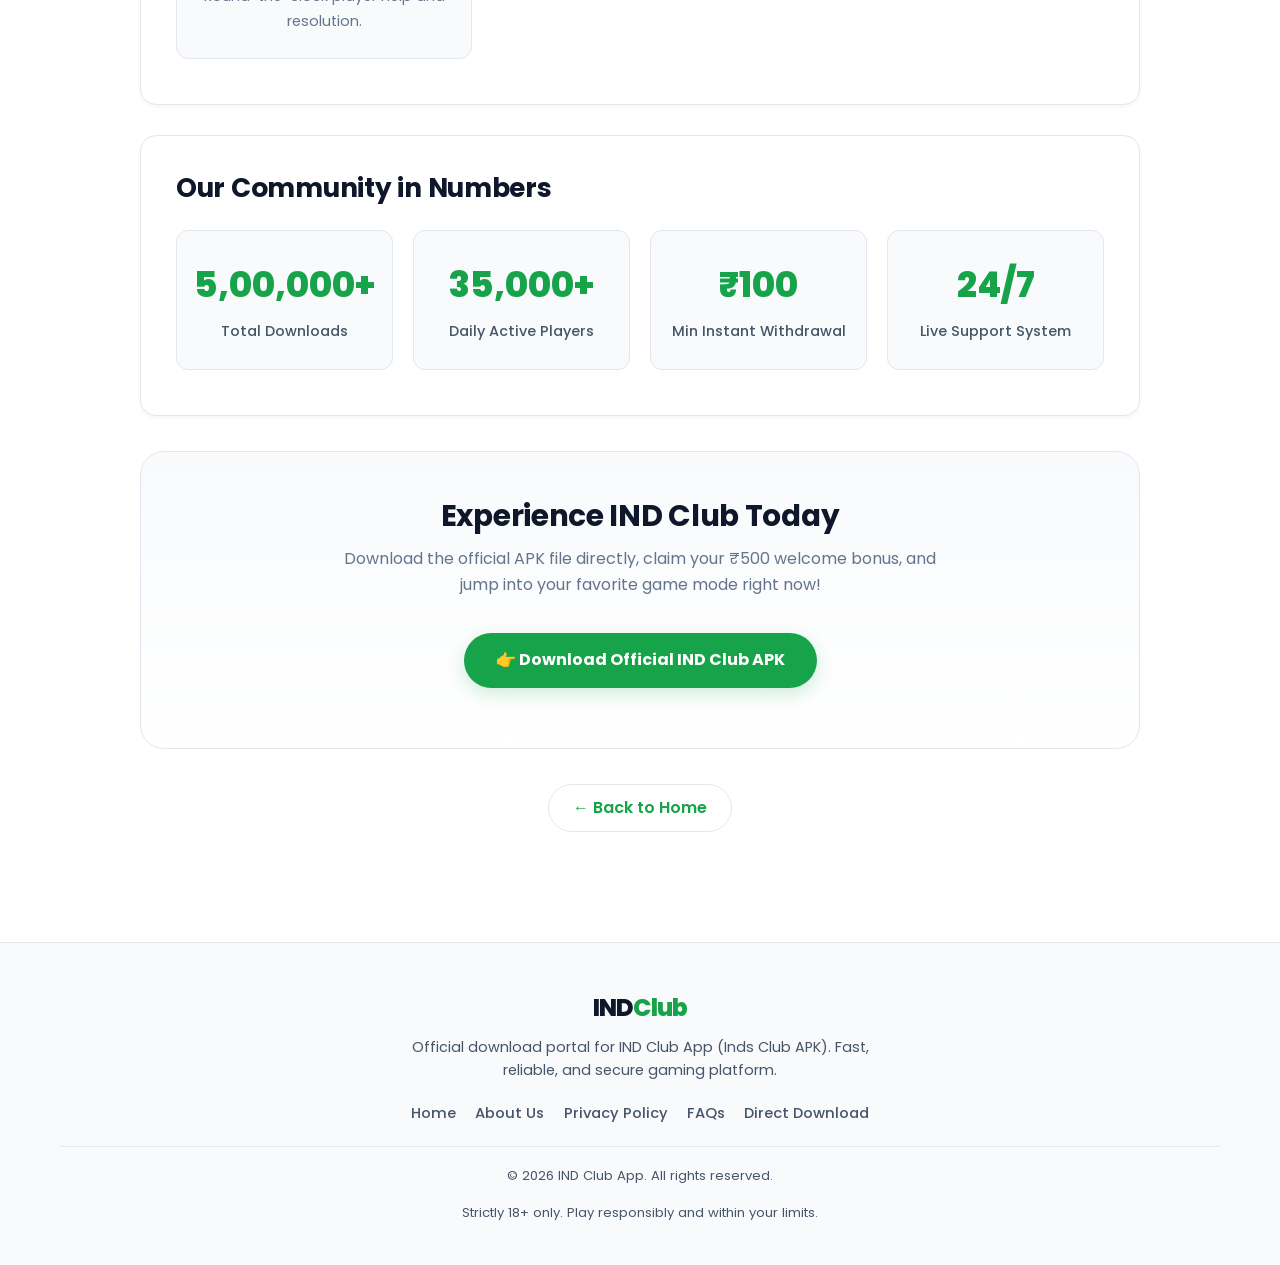
==== commit 9abdfefc: "Update about.html" ====
--- a/about.html
+++ b/about.html
@@ -5,59 +5,34 @@
     <meta http-equiv="X-UA-Compatible" content="IE=edge">
     <meta name="viewport" content="width=device-width, initial-scale=1.0">
 
-    <title>About IND Club App - Your Gaming Companion | Our Story & Mission</title>
-
-    <meta name="description" content="Learn about IND Club App - our mission to provide exciting gaming experiences, our journey, and commitment to responsible gaming in India.">
-
-    <meta name="keywords" content="about ind club, ind club about us, ind club mission, ind club team, gaming platform india">
-
-    <!-- Author & Publisher -->
+    <title>About IND Club App - Official Story, Vision & Platform</title>
+    <meta name="description" content="Discover the story behind IND Club App - bringing high-performance Rummy, Teen Patti, and certified casual gaming to players across India.">
+    <meta name="keywords" content="about ind club, ind club about us, ind club mission, gaming platform india, inds club">
+
     <meta name="author" content="IND Club Team">
     <meta name="publisher" content="IND Club App">
-
-    <!-- Robots -->
     <meta name="robots" content="index, follow, max-image-preview:large, max-snippet:-1, max-video-preview:-1">
     <meta name="googlebot" content="index, follow">
 
     <link rel="canonical" href="https://indclub.live/about.html">
 
-    <meta name="language" content="English">
-    <meta name="geo.region" content="IN">
-    <meta name="geo.placename" content="India">
-    <meta name="distribution" content="global">
-
-    <!-- Favicon -->
     <link rel="icon" href="/images/logo.jpg" type="image/x-icon">
     <link rel="apple-touch-icon" href="/images/logo.jpg">
 
-    <!-- Preload Critical Assets -->
-    <link rel="preload" as="image" href="/images/about-hero.jpg" fetchpriority="high">
-    <link rel="preload" as="style" href="/style.css">
-
-    <!-- Styles -->
+    <link rel="preconnect" href="https://fonts.googleapis.com">
+    <link rel="preconnect" href="https://fonts.gstatic.com" crossorigin>
+    <link href="https://fonts.googleapis.com/css2?family=Poppins:wght@300;400;500;600;700;800&display=swap" rel="stylesheet">
     <link rel="stylesheet" href="/style.css">
 
-    <!-- Open Graph -->
-    <meta property="og:title" content="About IND Club App - Our Gaming Journey">
-    <meta property="og:description" content="Discover the story behind IND Club App - our mission to bring exciting gaming experiences to millions of players across India.">
+    <meta property="og:title" content="About IND Club App - Gaming With Purpose">
+    <meta property="og:description" content="Learn about our mission to create India's most trusted gaming portal with fair play and instant payouts.">
     <meta property="og:type" content="website">
     <meta property="og:url" content="https://indclub.live/about.html">
-    <meta property="og:image" content="https://indclub.live/images/about-hero.jpg">
-    <meta property="og:image:width" content="1200">
-    <meta property="og:image:height" content="630">
+    <meta property="og:image" content="https://indclub.live/images/logo.jpg">
     <meta property="og:site_name" content="IND Club App">
-    <meta property="og:locale" content="en_IN">
-
-    <!-- Twitter Cards -->
-    <meta name="twitter:card" content="summary_large_image">
-    <meta name="twitter:title" content="About IND Club - Gaming With Purpose">
-    <meta name="twitter:description" content="Learn about our mission to create India's favorite gaming platform with exciting games and responsible play.">
-    <meta name="twitter:image" content="https://indclub.live/images/about-hero.jpg">
-
-    <!-- Theme Color -->
-    <meta name="theme-color" content="#40513B">
-
-    <!-- Structured Data -->
+
+    <meta name="theme-color" content="#ffffff">
+
     <script type="application/ld+json">
     {
       "@context": "https://schema.org",
@@ -67,258 +42,232 @@
       "publisher": {
         "@type": "Organization",
         "name": "IND Club",
-        "description": "India's exciting gaming platform"
+        "url": "https://indclub.live"
       }
     }
     </script>
 
     <style>
-        /* Additional About Page Styles */
+        .about-page-wrapper {
+            max-width: 1000px;
+            margin: 0 auto;
+            padding-bottom: 50px;
+        }
+
+        /* Banner Hero */
         .about-hero {
-            background: linear-gradient(135deg, #40513B 0%, #609966 100%);
-            color: white;
-            padding: 60px 20px;
-            text-align: center;
-            border-radius: 10px;
-            margin-bottom: 40px;
+            background: linear-gradient(135deg, #16a34a 0%, #15803d 100%);
+            padding: 55px 30px;
+            text-align: center;
+            border-radius: var(--radius-lg, 20px);
+            margin: 25px 0 35px;
+            box-shadow: 0 12px 30px -10px rgba(22, 163, 74, 0.35);
         }
         
         .about-hero h1 {
-            font-size: 2.8em;
-            margin-bottom: 20px;
-            color: white;
-        }
-        
-        .about-hero p {
-            font-size: 1.2em;
-            max-width: 800px;
-            margin: 0 auto 30px;
-            opacity: 0.9;
+            font-size: 2.6rem;
+            margin-bottom: 12px;
+            color: #ffffff !important;
+            font-weight: 800;
+            letter-spacing: -0.02em;
+        }
+        
+        .about-hero .hero-subtitle {
+            font-size: 1.25rem;
+            color: #bbf7d0 !important;
+            font-weight: 600;
+            margin-bottom: 14px;
+        }
+        
+        .about-hero .hero-desc {
+            font-size: 1.05rem;
+            color: #f0fdf4 !important;
+            max-width: 760px;
+            margin: 0 auto;
+            line-height: 1.7;
+            font-weight: 400;
+        }
+
+        /* Section Container */
+        .about-card-section {
+            background: #ffffff;
+            border: 1px solid #e2e8f0;
+            border-radius: var(--radius-md, 16px);
+            padding: 35px;
+            margin-bottom: 30px;
+            box-shadow: var(--shadow-sm, 0 2px 4px rgba(0,0,0,0.04));
+        }
+
+        .about-card-section h2 {
+            text-align: left;
+            color: #0f172a;
+            font-size: 1.65rem;
+            margin-bottom: 15px;
+        }
+
+        .about-card-section p {
+            color: #475569;
+            line-height: 1.75;
+            font-size: 1rem;
         }
         
         .mission-vision {
             display: grid;
             grid-template-columns: repeat(auto-fit, minmax(300px, 1fr));
-            gap: 30px;
-            margin: 40px 0;
+            gap: 25px;
+            margin: 25px 0 10px;
         }
         
         .mission-card, .vision-card {
-            background: #f8f9fa;
-            padding: 30px;
-            border-radius: 15px;
-            border-top: 5px solid #40513B;
+            background: #f8fafc;
+            padding: 26px;
+            border-radius: 14px;
+            border: 1px solid #e2e8f0;
+            border-top: 4px solid #16a34a;
         }
         
         .mission-card h3, .vision-card h3 {
-            color: #40513B;
-            margin-bottom: 20px;
-            font-size: 1.8em;
-        }
-        
-        .journey-timeline {
-            position: relative;
-            margin: 50px 0;
-            padding-left: 30px;
-        }
-        
-        .journey-timeline:before {
-            content: '';
-            position: absolute;
-            left: 0;
-            top: 0;
-            bottom: 0;
-            width: 3px;
-            background: #40513B;
-        }
-        
-        .timeline-item {
-            position: relative;
-            margin-bottom: 40px;
-            padding-left: 30px;
-        }
-        
-        .timeline-item:before {
-            content: '';
-            position: absolute;
-            left: -38px;
-            top: 5px;
-            width: 15px;
-            height: 15px;
-            border-radius: 50%;
-            background: #609966;
-            border: 3px solid #40513B;
-        }
-        
-        .timeline-year {
-            display: inline-block;
-            background: #40513B;
-            color: white;
-            padding: 5px 15px;
-            border-radius: 20px;
-            font-weight: bold;
-            margin-bottom: 10px;
-        }
-        
+            color: #0f172a;
+            margin-bottom: 12px;
+            font-size: 1.3rem;
+        }
+
+        .mission-card p, .vision-card p {
+            color: #475569;
+            font-size: 0.95rem;
+        }
+
+        /* Values Grid */
         .values-grid {
             display: grid;
-            grid-template-columns: repeat(auto-fit, minmax(250px, 1fr));
-            gap: 25px;
-            margin: 40px 0;
+            grid-template-columns: repeat(auto-fit, minmax(220px, 1fr));
+            gap: 20px;
+            margin: 25px 0 10px;
         }
         
         .value-card {
             text-align: center;
-            padding: 25px;
-            background: white;
-            border-radius: 10px;
-            box-shadow: 0 5px 15px rgba(0,0,0,0.05);
-            transition: transform 0.3s;
+            padding: 24px 20px;
+            background: #f8fafc;
+            border-radius: 12px;
+            border: 1px solid #e2e8f0;
+            transition: all 0.25s;
         }
         
         .value-card:hover {
-            transform: translateY(-5px);
+            transform: translateY(-3px);
+            border-color: #cbd5e1;
+            box-shadow: var(--shadow-md, 0 10px 25px -5px rgba(0,0,0,0.06));
         }
         
         .value-icon {
-            font-size: 3em;
-            margin-bottom: 20px;
+            font-size: 2.4rem;
+            margin-bottom: 12px;
             display: block;
         }
-        
-        .team-section {
-            background: #f8f9fa;
-            padding: 40px;
-            border-radius: 15px;
-            margin: 50px 0;
-        }
-        
-        .team-grid {
-            display: grid;
-            grid-template-columns: repeat(auto-fit, minmax(250px, 1fr));
-            gap: 30px;
-            margin-top: 30px;
-        }
-        
-        .team-member {
-            text-align: center;
-            padding: 20px;
-        }
-        
-        .team-avatar {
-            width: 120px;
-            height: 120px;
-            background: linear-gradient(135deg, #40513B, #609966);
-            border-radius: 50%;
-            margin: 0 auto 20px;
-            display: flex;
-            align-items: center;
-            justify-content: center;
-            color: white;
-            font-size: 2.5em;
-            font-weight: bold;
-        }
-        
+
+        .value-card h3 {
+            font-size: 1.15rem;
+            color: #0f172a;
+            margin-bottom: 8px;
+        }
+
+        .value-card p {
+            font-size: 0.9rem;
+            color: #64748b;
+            margin-bottom: 0;
+        }
+        
+        /* Community Stats */
         .community-stats {
             display: grid;
-            grid-template-columns: repeat(auto-fit, minmax(200px, 1fr));
+            grid-template-columns: repeat(auto-fit, minmax(180px, 1fr));
             gap: 20px;
-            margin: 40px 0;
+            margin: 25px 0 10px;
         }
         
         .stat-card {
             text-align: center;
-            padding: 30px 20px;
-            background: white;
-            border-radius: 10px;
-            border: 2px solid #e9ecef;
+            padding: 25px 15px;
+            background: #f8fafc;
+            border-radius: 12px;
+            border: 1px solid #e2e8f0;
         }
         
         .stat-number {
-            font-size: 2.5em;
-            font-weight: bold;
-            color: #40513B;
+            font-size: 2.2rem;
+            font-weight: 800;
+            color: #16a34a;
+            margin-bottom: 6px;
+        }
+        
+        .stat-label {
+            color: #475569;
+            font-size: 0.9rem;
+            font-weight: 500;
+        }
+
+        /* CTA Section */
+        .about-cta-section {
+            text-align: center;
+            background: linear-gradient(180deg, #f8fafc 0%, #ffffff 100%);
+            padding: 45px 25px;
+            border-radius: var(--radius-lg, 20px);
+            border: 1px solid #e2e8f0;
+            margin: 35px 0;
+        }
+
+        .about-cta-section h2 {
+            text-align: center;
             margin-bottom: 10px;
         }
-        
-        .stat-label {
-            color: #666;
-            font-size: 0.9em;
-        }
-        
-        .cta-section {
-            text-align: center;
-            background: linear-gradient(135deg, #f8f9fa 0%, #e9ecef 100%);
-            padding: 50px 30px;
-            border-radius: 15px;
-            margin: 40px 0;
-        }
-        
+
+        .about-cta-section p {
+            color: #64748b;
+            max-width: 600px;
+            margin: 0 auto 20px;
+        }
+
         .back-home {
             text-align: center;
-            margin: 40px 0;
-        }
-        
+            margin: 30px 0 10px;
+        }
+
         .back-home a {
             display: inline-flex;
             align-items: center;
-            gap: 10px;
-            color: #40513B;
+            gap: 8px;
+            color: #16a34a;
             text-decoration: none;
-            font-weight: bold;
-            padding: 10px 20px;
-            border: 2px solid #40513B;
-            border-radius: 8px;
-            transition: all 0.3s;
-        }
-        
+            font-weight: 600;
+            padding: 10px 24px;
+            border: 1px solid #e2e8f0;
+            border-radius: 50px;
+            background: #ffffff;
+            transition: all 0.25s;
+        }
+
         .back-home a:hover {
-            background: #40513B;
-            color: white;
-        }
-        
-        /* Mobile Responsiveness */
+            background: #16a34a;
+            color: #ffffff;
+            border-color: #16a34a;
+        }
+
         @media (max-width: 768px) {
+            .about-hero {
+                padding: 40px 18px;
+            }
+
             .about-hero h1 {
-                font-size: 2em;
+                font-size: 2rem;
             }
-            
-            .about-hero p {
-                font-size: 1em;
+
+            .about-card-section {
+                padding: 24px 18px;
             }
-            
-            .mission-card, .vision-card {
-                padding: 20px;
-            }
-            
-            .team-section {
-                padding: 20px;
-            }
-            
-            .stat-card {
-                padding: 20px 10px;
-            }
-            
-            .stat-number {
-                font-size: 2em;
-            }
-        }
-        
-        @media (max-width: 480px) {
-            .about-hero {
-                padding: 40px 15px;
-            }
-            
-            .journey-timeline {
-                padding-left: 20px;
-            }
-            
-            .timeline-item {
-                padding-left: 20px;
-            }
-            
-            .timeline-item:before {
-                left: -28px;
+
+            .community-stats {
+                grid-template-columns: repeat(2, 1fr);
             }
         }
     </style>
@@ -328,321 +277,154 @@
     <!-- Header -->
     <header>
         <div class="container header-content">
-            <a href="index.html" class="logo-container">
+            <a href="https://indclub.live/" class="logo-container">
                 <img 
                     src="/images/logo.jpg" 
                     alt="IND Club App Logo" 
                     class="logo-img"
-                    width="48"
-                    height="48"
+                    width="44"
+                    height="44"
                     loading="eager"
                     fetchpriority="high"
                 >
-                <span class="logo-text">IND Club</span>
+                <span class="logo-text">IND<span>Club</span></span>
             </a>
             
-            <button class="mobile-menu-btn" id="mobileMenuBtn" aria-label="Toggle navigation menu">
-                ☰
-            </button>
+            <button class="mobile-menu-btn" id="mobileMenuBtn" aria-label="Toggle navigation menu">☰</button>
             
             <nav id="mainNav">
                 <ul>
-                    <li><a href="index.html">Home</a></li>
-                    <li><a href="about.html" class="active">About Us</a></li>
-                    <li><a href="index.html#games">Games</a></li>
-                    <li><a href="index.html#faq">FAQs</a></li>
-                    <li><a href="https://indclub30.com/?code=W23WPAMW5M6&t=1770375129">Download</a></li>
+                    <li><a href="https://indclub.live/">Home</a></li>
+                    <li><a href="about.html" style="color: #16a34a; font-weight: 700;">About Us</a></li>
+                    <li><a href="privacy.html">Privacy Policy</a></li>
+                    <li><a href="https://indclub.live/#faq">FAQs</a></li>
+                    <li><a href="https://indclub95.com/?code=W23WPAMW5M6&t=1788690538" target="_blank" rel="noopener noreferrer" class="nav-download-cta">Download App</a></li>
                 </ul>
             </nav>
         </div>
     </header>
 
     <!-- Main Content -->
-    <main class="container">
+    <main class="container about-page-wrapper">
         <!-- Hero Section -->
         <section class="about-hero">
             <h1>Welcome to IND Club</h1>
-            <p>Where Gaming Meets Excitement and Community</p>
-            <p>We're on a mission to bring India's favorite games to your fingertips, creating memorable experiences and building a vibrant community of players.</p>
+            <p class="hero-subtitle">Where Skill Gaming Meets Instant Rewards</p>
+            <p class="hero-desc">We are dedicated to bringing India's favorite classic card and casual multiplayer games to your fingertips with fair play, low latency, and lightning-fast UPI payouts.</p>
         </section>
 
         <!-- Our Story -->
-        <section class="content-section">
-            <h2>Our Story</h2>
-            <p>IND Club began with a simple idea: to create a gaming platform that truly understands what Indian players want. In a country where games like Rummy, Ludo, and Teen Patti aren't just games but cherished traditions, we saw an opportunity to bring these experiences into the digital age.</p>
-            
-            <p>What started as a small project among friends who shared a passion for gaming has grown into a platform enjoyed by thousands across India. We believe that gaming should be accessible, exciting, and social – bringing people together for moments of fun and friendly competition.</p>
-            
-            <img 
-                src="/images/about-story.jpg" 
-                alt="Team collaboration and gaming community"
-                class="section-image"
-                loading="lazy"
-                width="800"
-                height="450"
-                decoding="async"
-                style="border-radius: 10px; margin: 30px 0;"
-            >
+        <section class="about-card-section">
+            <h2>Our Story & Platform</h2>
+            <p>IND Club was developed with a single goal: creating a clean, secure, and user-first gaming platform built specifically for Indian card game players. From traditional favorites like 13-Card Rummy and Teen Patti to fast multiplayer prediction games like Dragon vs Tiger, our technology provides an unmatched table experience.</p>
+            <p>Our platform handles thousands of simultaneous matches with zero bot interference, backed by high-availability cloud servers and verified payment settlement gateways.</p>
         </section>
 
         <!-- Mission & Vision -->
-        <section class="content-section">
+        <section class="about-card-section">
             <h2>Our Mission & Vision</h2>
             <div class="mission-vision">
                 <div class="mission-card">
                     <h3>🎯 Our Mission</h3>
-                    <p>To create India's most engaging and responsible gaming platform, offering exciting games that connect people while maintaining the highest standards of safety and fairness.</p>
-                    <p>We're committed to providing a seamless experience where every player feels valued and every game brings joy.</p>
+                    <p>To provide a dependable, completely transparent digital gaming ecosystem where every player enjoys fair rules, authenticated opponents, and instant access to their cash rewards.</p>
                 </div>
                 
                 <div class="vision-card">
                     <h3>✨ Our Vision</h3>
-                    <p>To build a gaming community where millions of Indians can connect, play their favorite games, and create lasting memories together.</p>
-                    <p>We envision a platform that celebrates India's gaming heritage while innovating for the future of digital entertainment.</p>
-                </div>
-            </div>
-        </section>
-
-        <!-- Our Journey -->
-        <section class="content-section">
-            <h2>Our Journey So Far</h2>
-            <div class="journey-timeline">
-                <div class="timeline-item">
-                    <span class="timeline-year">2022</span>
-                    <h3>The Beginning</h3>
-                    <p>IND Club was born from a passion project. A small team of gaming enthusiasts came together with a vision to create something special for Indian players.</p>
-                </div>
-                
-                <div class="timeline-item">
-                    <span class="timeline-year">2023</span>
-                    <h3>First Launch</h3>
-                    <p>We launched our first version with three popular games. The response was overwhelming, with thousands of downloads in the first month.</p>
-                </div>
-                
-                <div class="timeline-item">
-                    <span class="timeline-year">2024</span>
-                    <h3>Expanding Horizons</h3>
-                    <p>Added more games, improved our platform, and built a strong community. Reached milestone of 100,000+ active players across India.</p>
-                </div>
-                
-                <div class="timeline-item">
-                    <span class="timeline-year">2025</span>
-                    <h3>Today & Beyond</h3>
-                    <p>Continuing to innovate, adding new features, and focusing on creating the best possible gaming experience for our community.</p>
-                </div>
-            </div>
-        </section>
-
-        <!-- Our Values -->
-        <section class="content-section">
+                    <p>To remain India's most preferred, lightweight mobile gaming platform by continuously releasing innovative game modes, enhanced security frameworks, and rapid customer support.</p>
+                </div>
+            </div>
+        </section>
+
+        <!-- What We Stand For -->
+        <section class="about-card-section">
             <h2>What We Stand For</h2>
-            <p>Our core values guide everything we do at IND Club:</p>
-            
             <div class="values-grid">
                 <div class="value-card">
                     <span class="value-icon">🎮</span>
-                    <h3>Fun First</h3>
-                    <p>We believe gaming should always be enjoyable. Every feature we add is designed to enhance your fun.</p>
+                    <h3>Zero Bot Play</h3>
+                    <p>100% verified real players across all tables.</p>
                 </div>
                 
                 <div class="value-card">
                     <span class="value-icon">🛡️</span>
-                    <h3>Safety & Fairness</h3>
-                    <p>Your safety is our priority. We maintain transparent practices and ensure fair play for everyone.</p>
+                    <h3>RNG Certified</h3>
+                    <p>Random algorithmic shuffling for fair matches.</p>
+                </div>
+                
+                <div class="value-card">
+                    <span class="value-icon">⚡</span>
+                    <h3>Instant UPI</h3>
+                    <p>Fast payouts directly to PhonePe, Paytm & Bank.</p>
                 </div>
                 
                 <div class="value-card">
                     <span class="value-icon">🤝</span>
-                    <h3>Community Focus</h3>
-                    <p>We're building more than an app - we're building a community where players connect and share experiences.</p>
-                </div>
-                
-                <div class="value-card">
-                    <span class="value-icon">💡</span>
-                    <h3>Innovation</h3>
-                    <p>We constantly evolve, bringing new features and improvements based on what our players want.</p>
-                </div>
-            </div>
-        </section>
-
-        <!-- Meet the Team -->
-        <section class="team-section">
-            <h2>The People Behind IND Club</h2>
-            <p>We're a diverse team of gaming enthusiasts, tech experts, and customer-focused professionals who share one common goal: creating amazing experiences for our players.</p>
-            
-            <div class="team-grid">
-                <div class="team-member">
-                    <div class="team-avatar">AK</div>
-                    <h3>Aarav Kumar</h3>
-                    <p>Founder & Gaming Director</p>
-                    <p>15+ years in game development</p>
-                </div>
-                
-                <div class="team-member">
-                    <div class="team-avatar">PS</div>
-                    <h3>Priya Sharma</h3>
-                    <p>Head of Product</p>
-                    <p>User experience specialist</p>
-                </div>
-                
-                <div class="team-member">
-                    <div class="team-avatar">RJ</div>
-                    <h3>Rajesh Iyer</h3>
-                    <p>Technology Lead</p>
-                    <p>Ensuring smooth gameplay</p>
-                </div>
-                
-                <div class="team-member">
-                    <div class="team-avatar">MG</div>
-                    <h3>Meera Gupta</h3>
-                    <p>Community Manager</p>
-                    <p>Connecting with our players</p>
-                </div>
-            </div>
-            
-            <p style="text-align: center; margin-top: 30px; font-style: italic;">And many more talented individuals who work behind the scenes to make IND Club special!</p>
-        </section>
-
-        <!-- Our Community -->
-        <section class="content-section">
-            <h2>Our Growing Community</h2>
-            <p>What makes IND Club special is our amazing community of players. Here's what we've built together:</p>
-            
+                    <h3>24/7 Care</h3>
+                    <p>Round-the-clock player help and resolution.</p>
+                </div>
+            </div>
+        </section>
+
+        <!-- Stats -->
+        <section class="about-card-section">
+            <h2>Our Community in Numbers</h2>
             <div class="community-stats">
                 <div class="stat-card">
-                    <div class="stat-number">500K+</div>
-                    <div class="stat-label">Downloads</div>
+                    <div class="stat-number">5,00,000+</div>
+                    <div class="stat-label">Total Downloads</div>
                 </div>
                 
                 <div class="stat-card">
-                    <div class="stat-number">100K+</div>
-                    <div class="stat-label">Active Players</div>
+                    <div class="stat-number">35,000+</div>
+                    <div class="stat-label">Daily Active Players</div>
                 </div>
                 
                 <div class="stat-card">
-                    <div class="stat-number">15+</div>
-                    <div class="stat-label">Games Available</div>
+                    <div class="stat-number">₹100</div>
+                    <div class="stat-label">Min Instant Withdrawal</div>
                 </div>
                 
                 <div class="stat-card">
                     <div class="stat-number">24/7</div>
-                    <div class="stat-label">Support Available</div>
-                </div>
-            </div>
-            
-            <div class="testimonials" style="margin-top: 40px;">
-                <div class="testimonial">
-                    <p>"IND Club feels like home. The games are smooth, and I've made so many friends here!"</p>
-                    <cite>- Ankit, Delhi</cite>
-                </div>
-                
-                <div class="testimonial">
-                    <p>"What I love most is how fair the gameplay is. You can really tell the team cares about their players."</p>
-                    <cite>- Sneha, Mumbai</cite>
-                </div>
-            </div>
-        </section>
-
-        <!-- Responsible Gaming -->
-        <section class="content-section">
-            <h2>Our Commitment to Responsible Gaming</h2>
-            <p>At IND Club, we take responsible gaming seriously. We believe gaming should be a fun and positive experience for everyone.</p>
-            
-            <div class="responsible-gaming" style="background: #E3F2FD; padding: 25px; border-radius: 10px; margin: 20px 0;">
-                <h3>🎮 Play Smart Initiatives:</h3>
-                <ul>
-                    <li><strong>Time Reminders:</strong> Gentle reminders to take breaks during extended play</li>
-                    <li><strong>Deposit Limits:</strong> Options to set daily or weekly deposit limits</li>
-                    <li><strong>Self-Exclusion:</strong> Tools for players who need to take a break</li>
-                    <li><strong>Age Verification:</strong> Strict 18+ policy enforcement</li>
-                    <li><strong>Educational Resources:</strong> Information on responsible gaming practices</li>
-                </ul>
-                
-                <p style="margin-top: 20px;"><strong>Remember:</strong> Gaming is entertainment, not a way to make money. Play responsibly and within your means.</p>
-            </div>
-        </section>
-
-        <!-- Future Vision -->
-        <section class="content-section">
-            <h2>Looking Ahead</h2>
-            <p>We're excited about the future and have big plans for IND Club:</p>
-            
-            <div class="features-grid" style="margin: 30px 0;">
-                <div class="feature-card">
-                    <h3>🎮 New Games</h3>
-                    <p>Adding more exciting games based on community requests</p>
-                </div>
-                
-                <div class="feature-card">
-                    <h3>📱 Better Experience</h3>
-                    <p>Continuous improvements to make gameplay smoother</p>
-                </div>
-                
-                <div class="feature-card">
-                    <h3>👥 Community Features</h3>
-                    <p>More ways for players to connect and play together</p>
-                </div>
-                
-                <div class="feature-card">
-                    <h3>🌐 Wider Reach</h3>
-                    <p>Bringing IND Club to more players across India</p>
-                </div>
-            </div>
-            
-            <p>We're constantly listening to our players and evolving based on your feedback. Thank you for being part of our journey!</p>
+                    <div class="stat-label">Live Support System</div>
+                </div>
+            </div>
         </section>
 
         <!-- Join Us CTA -->
-        <section class="cta-section">
-            <h2>Ready to Join the Fun?</h2>
-            <p>Download IND Club App today and become part of our growing community of players!</p>
-            
-            <div style="margin: 30px 0;">
-                <a href="https://indclub30.com/?code=W23WPAMW5M6&t=1770375129" class="cta-button" style="display: inline-block; background: #40513B; color: white; padding: 15px 30px; border-radius: 8px; text-decoration: none; font-weight: bold; margin: 10px;">
-                    Download Now & Start Playing
-                </a>
-            </div>
-            
-            <p>Have questions or feedback? We'd love to hear from you!</p>
-        </section>
-
-        <!-- Back to Home -->
+        <section class="about-cta-section">
+            <h2>Experience IND Club Today</h2>
+            <p>Download the official APK file directly, claim your ₹500 welcome bonus, and jump into your favorite game mode right now!</p>
+            <a href="https://indclub95.com/?code=W23WPAMW5M6&t=1788690538" target="_blank" rel="noopener noreferrer" class="cta-button">
+                👉 Download Official IND Club APK
+            </a>
+        </section>
+
         <div class="back-home">
-            <a href="index.html">
-                <span>←</span>
-                Back to Home Page
-            </a>
+            <a href="https://indclub.live/">← Back to Home</a>
         </div>
     </main>
 
     <!-- Footer -->
     <footer>
         <div class="container footer-content">
-            <div class="footer-logo">
-                <img 
-                    src="/images/logo.jpg" 
-                    alt="IND Club Logo"
-                    width="40"
-                    height="40"
-                    style="border-radius: 8px; margin-bottom: 10px;"
-                >
-                <h3 style="margin: 0; color: #40513B;">IND Club</h3>
-                <p style="margin: 5px 0 20px 0; color: #666;">Your Gaming Companion</p>
-            </div>
-            
+            <div class="footer-brand">
+                <span class="logo-text">IND<span>Club</span></span>
+                <p>Official download portal for IND Club App (Inds Club APK). Fast, reliable, and secure gaming platform.</p>
+            </div>
+
             <div class="footer-links">
-                <div style="display: flex; justify-content: center; gap: 30px; flex-wrap: wrap; margin: 20px 0;">
-                    <a href="index.html" style="color: #40513B; text-decoration: none;">Home</a>
-                    <a href="about.html" style="color: #40513B; text-decoration: none; font-weight: bold;">About Us</a>
-                    <a href="index.html#games" style="color: #40513B; text-decoration: none;">Games</a>
-                    <a href="index.html#faq" style="color: #40513B; text-decoration: none;">FAQs</a>
-                    <a href="https://indclub30.com/?code=W23WPAMW5M6&t=1770375129" style="color: #40513B; text-decoration: none;">Download</a>
-                </div>
+                <a href="https://indclub.live/">Home</a>
+                <a href="about.html">About Us</a>
+                <a href="privacy.html">Privacy Policy</a>
+                <a href="https://indclub.live/#faq">FAQs</a>
+                <a href="https://indclub95.com/?code=W23WPAMW5M6&t=1788690538" target="_blank" rel="noopener noreferrer">Direct Download</a>
             </div>
             
             <div class="disclaimer">
-                <p><strong>Play Responsibly:</strong> IND Club is for entertainment purposes only. You must be 18+ to play. Set limits and play within your means.</p>
-                <p>© 2025 IND Club App. All rights reserved.</p>
+                <p>© 2026 IND Club App. All rights reserved.</p>
+                <p>Strictly 18+ only. Play responsibly and within your limits.</p>
             </div>
         </div>
     </footer>
@@ -656,107 +438,15 @@
             if (mobileMenuBtn && mainNav) {
                 mobileMenuBtn.addEventListener('click', () => {
                     mainNav.classList.toggle('active');
-                    mobileMenuBtn.setAttribute('aria-expanded', mainNav.classList.contains('active'));
                 });
                 
                 document.addEventListener('click', (e) => {
                     if (!mainNav.contains(e.target) && !mobileMenuBtn.contains(e.target)) {
                         mainNav.classList.remove('active');
-                        mobileMenuBtn.setAttribute('aria-expanded', 'false');
                     }
                 });
-                
-                const navLinks = mainNav.querySelectorAll('a');
-                navLinks.forEach(link => {
-                    link.addEventListener('click', () => {
-                        mainNav.classList.remove('active');
-                        mobileMenuBtn.setAttribute('aria-expanded', 'false');
-                    });
-                });
-            }
-            
-            // Add active class to current page in navigation
-            const currentPage = window.location.pathname.split('/').pop();
-            const navLinks = document.querySelectorAll('#mainNav a');
-            navLinks.forEach(link => {
-                const linkPage = link.getAttribute('href');
-                if (linkPage === currentPage || (currentPage === '' && linkPage === 'index.html')) {
-                    link.classList.add('active');
-                }
-            });
-            
-            // Smooth scrolling for anchor links
-            document.querySelectorAll('a[href^="#"]').forEach(anchor => {
-                anchor.addEventListener('click', function(e) {
-                    e.preventDefault();
-                    
-                    const targetId = this.getAttribute('href');
-                    if (targetId === '#') return;
-                    
-                    const targetElement = document.querySelector(targetId);
-                    if (targetElement) {
-                        window.scrollTo({
-                            top: targetElement.offsetTop - 80,
-                            behavior: 'smooth'
-                        });
-                    }
-                });
-            });
-            
-            // Lazy loading for images
-            if ('loading' in HTMLImageElement.prototype) {
-                const images = document.querySelectorAll('img[loading="lazy"]');
-                images.forEach(img => {
-                    img.addEventListener('load', function() {
-                        this.style.opacity = '1';
-                    });
-                    img.style.transition = 'opacity 0.3s';
-                    img.style.opacity = '0';
-                });
-            }
-            
-            // Animate stats counter
-            function animateCounter(element, start, end, duration) {
-                let startTimestamp = null;
-                const step = (timestamp) => {
-                    if (!startTimestamp) startTimestamp = timestamp;
-                    const progress = Math.min((timestamp - startTimestamp) / duration, 1);
-                    const value = Math.floor(progress * (end - start) + start);
-                    element.textContent = value.toLocaleString() + '+';
-                    if (progress < 1) {
-                        window.requestAnimationFrame(step);
-                    }
-                };
-                window.requestAnimationFrame(step);
-            }
-            
-            // Trigger counter animation when in view
-            const observerOptions = {
-                threshold: 0.5
-            };
-            
-            const observer = new IntersectionObserver((entries) => {
-                entries.forEach(entry => {
-                    if (entry.isIntersecting) {
-                        const statCards = document.querySelectorAll('.stat-number');
-                        statCards.forEach(card => {
-                            const text = card.textContent;
-                            const number = parseInt(text.replace(/[^0-9]/g, ''));
-                            if (!isNaN(number)) {
-                                card.textContent = '0';
-                                animateCounter(card, 0, number, 2000);
-                            }
-                        });
-                        observer.disconnect();
-                    }
-                });
-            }, observerOptions);
-            
-            const statsSection = document.querySelector('.community-stats');
-            if (statsSection) {
-                observer.observe(statsSection);
             }
         });
     </script>
 </body>
-</html>+</html>
--- a/style.css
+++ b/style.css
@@ -1,669 +1,724 @@
- /* CSS Reset and Base Styles */
-        * {
-            margin: 0;
-            padding: 0;
-            box-sizing: border-box;
-        }
-        
-        :root {
-            --color-light: #EDF1D6;
-            --color-medium-light: #9DC08B;
-            --color-medium: #609966;
-            --color-dark: #40513B;
-            --color-text: #222222; /* Increased contrast */
-            --color-text-light: #555555; /* Increased contrast */
-            --font-primary: system-ui, -apple-system, BlinkMacSystemFont, 'Segoe UI', Roboto, Oxygen, Ubuntu, Cantarell, sans-serif;
-            --border-radius: 8px;
-            --shadow: 0 4px 12px rgba(0, 0, 0, 0.08);
-            --transition: all 0.3s ease;
-        }
-        
-        html {
-            scroll-behavior: smooth;
-        }
-        
-        body {
-            font-family: var(--font-primary);
-            line-height: 1.6;
-            color: var(--color-text);
-            background-color: var(--color-light);
-            padding-top: 80px;
-        }
-        
-        /* Typography - Improved contrast */
-        h1, h2, h3, h4 {
-            color: #2C3E2C; /* Darker shade for better contrast */
-            font-weight: 700;
-            line-height: 1.3;
-            margin-bottom: 1rem;
-        }
-        
-        h1 {
-            font-size: 2.5rem;
-        }
-        
-        h2 {
-            font-size: 2rem;
-            margin-top: 2.5rem;
-            padding-bottom: 0.5rem;
-            border-bottom: 2px solid var(--color-medium-light);
-        }
-        
-        h3 {
-            font-size: 1.5rem;
-            margin-top: 2rem;
-            color: #4A7C59; /* Better contrast */
-        }
-        
-        p {
-            margin-bottom: 1.25rem;
-            color: var(--color-text);
-        }
-        
-        ul, ol {
-            margin-bottom: 1.25rem;
-            padding-left: 1.5rem;
-        }
-        
-        li {
-            margin-bottom: 0.5rem;
-        }
-        
-        a {
-            color: #4A7C59; /* Better contrast */
-            text-decoration: none;
-            transition: var(--transition);
-        }
-        
-        a:hover {
-            color: var(--color-dark);
-            text-decoration: underline;
-        }
-        
-        /* Layout */
-        .container {
-            width: 100%;
-            max-width: 1200px;
-            margin: 0 auto;
-            padding: 0 1.5rem;
-        }
-        
-        /* Header */
-        header {
-            background-color: var(--color-dark);
-            color: white;
-            padding: 1rem 0;
-            position: fixed;
-            top: 0;
-            width: 100%;
-            z-index: 1000;
-            box-shadow: var(--shadow);
-        }
-        
-        .header-content {
-            display: flex;
-            justify-content: space-between;
-            align-items: center;
-        }
-        
-        .logo-container {
-            display: flex;
-            align-items: center;
-            gap: 0.75rem;
-            text-decoration: none;
-        }
-        
-        .logo-img {
-            width: 48px;
-            height: 48px;
-            object-fit: contain;
-            border-radius: 8px;
-        }
-        
-        .logo-text {
-            font-size: 1.5rem;
-            font-weight: 700;
-            color: var(--color-medium-light);
-        }
-        
-        nav ul {
-            display: flex;
-            list-style: none;
-            gap: 1.5rem;
-            margin: 0;
-            padding: 0;
-        }
-        
-        nav a {
-            color: white;
-            font-weight: 500;
-        }
-        
-        nav a:hover {
-            color: var(--color-medium-light);
-            text-decoration: none;
-        }
-        
-        .mobile-menu-btn {
-            display: none;
-            background: none;
-            border: none;
-            color: white;
-            font-size: 1.5rem;
-            cursor: pointer;
-        }
-        
-        /* Hero Section - Updated with solid background and image below */
-        .hero {
-            background-color: var(--color-dark);
-            color: white;
-            padding: 4rem 0 3rem;
-            border-radius: var(--border-radius);
-            margin-bottom: 2rem;
-            text-align: center;
-            position: relative;
-            overflow: hidden;
-        }
-        
-        .hero::before {
-            content: '';
-            position: absolute;
-            top: 0;
-            left: 0;
-            width: 100%;
-            height: 100%;
-            background: linear-gradient(135deg, rgba(64, 81, 59, 0.9) 0%, rgba(96, 153, 102, 0.8) 100%);
-            z-index: 1;
-        }
-        
-        .hero-content {
-            position: relative;
-            z-index: 2;
-            max-width: 800px;
-            margin: 0 auto;
-            padding: 0 1.5rem;
-        }
-        
-        .hero h1 {
-            color: #FFFFFF; /* Pure white for maximum contrast */
-            font-size: 2.8rem;
-            margin-bottom: 1.5rem;
-            text-shadow: 0 2px 4px rgba(0, 0, 0, 0.3);
-        }
-        
-        .hero p {
-            color: #F8F9FA; /* Lighter shade for better contrast */
-            font-size: 1.2rem;
-            margin-bottom: 2.5rem;
-            opacity: 0.95;
-            max-width: 700px;
-            margin-left: auto;
-            margin-right: auto;
-        }
-        
-        /* Hero Download Button */
-        .hero-download-btn {
-            display: inline-flex;
-            align-items: center;
-            gap: 0.75rem;
-            background-color: var(--color-medium);
-            color: white;
-            padding: 1rem 2rem;
-            border-radius: 50px;
-            font-weight: 600;
-            font-size: 1.1rem;
-            text-decoration: none;
-            transition: var(--transition);
-            border: 2px solid rgba(255, 255, 255, 0.2);
-            box-shadow: 0 4px 15px rgba(0, 0, 0, 0.2);
-            margin-bottom: 1.5rem;
-            transform: translateZ(0); /* GPU acceleration */
-        }
-        
-        .hero-download-btn:hover {
-            background-color: var(--color-medium-light);
-            color: var(--color-dark);
-            transform: translateY(-3px);
-            box-shadow: 0 6px 20px rgba(0, 0, 0, 0.3);
-            text-decoration: none;
-        }
-        
-        .hero-download-icon {
-            font-size: 1.5rem;
-        }
-        
-        /* Hero Image Below Content */
-        .hero-image-container {
-            position: relative;
-            z-index: 2;
-            margin-top: 2rem;
-            padding: 0 1.5rem;
-        }
-        
-        .hero-image {
-            width: 100%;
-            max-width: 900px;
-            height: auto;
-            border-radius: var(--border-radius);
-            box-shadow: 0 10px 30px rgba(0, 0, 0, 0.2);
-            border: 3px solid rgba(255, 255, 255, 0.1);
-            transform: translateZ(0); /* GPU acceleration */
-        }
-        
-        /* Main Content - Improved contrast */
-        main {
-            background-color: #FFFFFF; /* Pure white */
-            border-radius: var(--border-radius);
-            box-shadow: var(--shadow);
-            padding: 3rem;
-            margin-bottom: 3rem;
-        }
-        
-        .content-section {
-            margin-bottom: 3rem;
-        }
-        
-        /* Image Styles */
-        .section-image {
-            width: 100%;
-            max-width: 800px;
-            height: auto;
-            border-radius: var(--border-radius);
-            margin: 1.5rem auto;
-            display: block;
-            box-shadow: var(--shadow);
-            border: 1px solid var(--color-medium-light);
-            transform: translateZ(0); /* GPU acceleration */
-        }
-        
-        /* Notice Boxes */
-        .notice-box {
-            background-color: rgba(157, 192, 139, 0.15);
-            border-left: 4px solid var(--color-medium);
-            padding: 1.5rem;
-            margin: 1.5rem 0;
-            border-radius: 0 var(--border-radius) var(--border-radius) 0;
-            color: #2C3E2C; /* Better contrast */
-        }
-        
-        .warning-box {
-            background-color: rgba(255, 193, 7, 0.15);
-            border-left: 4px solid #D4A017; /* Better contrast */
-            padding: 1.5rem;
-            margin: 1.5rem 0;
-            border-radius: 0 var(--border-radius) var(--border-radius) 0;
-            color: #5C4813; /* Better contrast */
-        }
-        
-        .tip-box {
-            background-color: rgba(40, 167, 69, 0.15);
-            border-left: 4px solid #28a745;
-            padding: 1.5rem;
-            margin: 1.5rem 0;
-            border-radius: 0 var(--border-radius) var(--border-radius) 0;
-            color: #1E4A2B; /* Better contrast */
-        }
-        
-        /* Pros and Cons */
-        .pros-cons {
-            display: grid;
-            grid-template-columns: 1fr 1fr;
-            gap: 2rem;
-            margin: 2rem 0;
-        }
-        
-        .pros, .cons {
-            padding: 1.5rem;
-            border-radius: var(--border-radius);
-        }
-        
-        .pros {
-            background-color: rgba(157, 192, 139, 0.15);
-            border: 1px solid var(--color-medium-light);
-            color: #2C3E2C; /* Better contrast */
-        }
-        
-        .cons {
-            background-color: rgba(220, 53, 69, 0.05);
-            border: 1px solid #DC3545;
-            color: #5C1E24; /* Better contrast */
-        }
-        
-        .pros h3, .cons h3 {
-            display: flex;
-            align-items: center;
-            gap: 0.5rem;
-        }
-        
-        .pros h3:before {
-            content: "✓";
-            color: #28a745;
-            font-weight: bold;
-        }
-        
-        .cons h3:before {
-            content: "✗";
-            color: #dc3545;
-            font-weight: bold;
-        }
-        
-        /* FAQ */
-        .faq-item {
-            margin-bottom: 1.5rem;
-            border-bottom: 1px solid #eaeaea;
-            padding-bottom: 1.5rem;
-        }
-        
-        .faq-item:last-child {
-            border-bottom: none;
-        }
-        
-        .faq-question {
-            font-weight: 600;
-            color: #2C3E2C; /* Better contrast */
-            margin-bottom: 0.5rem;
-            display: flex;
-            align-items: center;
-            gap: 0.5rem;
-        }
-        
-        .faq-question:before {
-            content: "Q.";
-            color: var(--color-medium);
-            font-weight: bold;
-        }
-        
-        .faq-answer {
-            color: var(--color-text);
-            padding-left: 1.5rem;
-        }
-        
-        /* Floating Download Button */
-        .floating-download-btn {
-            position: fixed;
-            bottom: 2rem;
-            right: 2rem;
-            background-color: var(--color-medium);
-            color: white;
-            padding: 1rem 1.5rem;
-            border-radius: 50px;
-            box-shadow: 0 6px 20px rgba(0, 0, 0, 0.2);
-            display: flex;
-            align-items: center;
-            gap: 0.75rem;
-            font-weight: 600;
-            z-index: 999;
-            transition: var(--transition);
-            text-decoration: none;
-            border: none;
-            cursor: pointer;
-            transform: translateZ(0); /* GPU acceleration */
-        }
-        
-        .floating-download-btn:hover {
-            background-color: var(--color-dark);
-            color: white;
-            text-decoration: none;
-            transform: translateY(-3px);
-            box-shadow: 0 8px 25px rgba(0, 0, 0, 0.3);
-        }
-        
-        .download-icon {
-            font-size: 1.5rem;
-        }
-        /* Legal Section Styles */
-#legal {
-    background: #f8f9fa;
+/* --- Clean Modern Pure White Theme --- */
+* {
+    margin: 0;
+    padding: 0;
+    box-sizing: border-box;
+}
+
+:root {
+    --bg-main: #ffffff;
+    --bg-subtle: #f8fafc;
+    --card-bg: #ffffff;
+    --primary: #16a34a;
+    --primary-hover: #15803d;
+    --primary-light: #ecfdf5;
+    --accent: #2563eb;
+    --accent-hover: #1d4ed8;
+    --text-primary: #0f172a;
+    --text-secondary: #475569;
+    --text-muted: #64748b;
+    --border-color: #e2e8f0;
+    --border-hover: #cbd5e1;
+    --font-primary: 'Poppins', -apple-system, BlinkMacSystemFont, sans-serif;
+    --radius-sm: 10px;
+    --radius-md: 16px;
+    --radius-lg: 24px;
+    --shadow-sm: 0 2px 4px rgba(0, 0, 0, 0.04);
+    --shadow-md: 0 10px 25px -5px rgba(0, 0, 0, 0.06), 0 8px 10px -6px rgba(0, 0, 0, 0.04);
+    --shadow-lg: 0 20px 30px -10px rgba(0, 0, 0, 0.08);
+    --transition: all 0.25s ease-in-out;
+}
+
+html {
+    scroll-behavior: smooth;
+    max-width: 100%;
+    overflow-x: hidden;
+}
+
+body {
+    font-family: var(--font-primary);
+    line-height: 1.65;
+    color: var(--text-primary);
+    background-color: var(--bg-main);
+    padding-top: 75px;
+    overflow-x: hidden;
+    position: relative;
+    width: 100%;
+}
+
+/* Typography */
+h1, h2, h3, h4 {
+    color: var(--text-primary);
+    font-weight: 700;
+    line-height: 1.3;
+}
+
+h1 { font-size: 2.25rem; letter-spacing: -0.02em; }
+h2 { font-size: 1.85rem; letter-spacing: -0.01em; margin-bottom: 0.5rem; text-align: center; }
+h3 { font-size: 1.2rem; margin-bottom: 0.5rem; }
+p { margin-bottom: 1rem; color: var(--text-secondary); }
+
+.container {
+    width: 92%;
+    max-width: 1160px;
+    margin: 0 auto;
+}
+
+/* Header */
+header {
+    background: rgba(255, 255, 255, 0.96);
+    backdrop-filter: blur(10px);
+    position: fixed;
+    top: 0;
+    width: 100%;
+    z-index: 1000;
+    border-bottom: 1px solid var(--border-color);
+    box-shadow: var(--shadow-sm);
+}
+
+.header-content {
+    display: flex;
+    justify-content: space-between;
+    align-items: center;
+    padding: 14px 0;
+}
+
+.logo-container {
+    display: flex;
+    align-items: center;
+    gap: 10px;
+    text-decoration: none;
+}
+
+.logo-img {
     border-radius: 10px;
-    padding: 25px;
-    border-left: 4px solid #40513B;
+    object-fit: cover;
+    border: 1px solid var(--border-color);
+}
+
+.logo-text {
+    font-size: 1.45rem;
+    font-weight: 800;
+    color: var(--text-primary);
+    letter-spacing: -0.03em;
+}
+
+.logo-text span {
+    color: var(--primary);
+}
+
+nav ul {
+    display: flex;
+    list-style: none;
+    gap: 1.5rem;
+    align-items: center;
+}
+
+nav a {
+    color: var(--text-secondary);
+    font-weight: 500;
+    font-size: 0.92rem;
+    text-decoration: none;
+    transition: var(--transition);
+}
+
+nav a:hover {
+    color: var(--primary);
+}
+
+.nav-download-cta {
+    background: var(--primary);
+    color: #ffffff !important;
+    padding: 9px 20px;
+    border-radius: 50px;
+    font-weight: 600 !important;
+    box-shadow: 0 4px 12px rgba(22, 163, 74, 0.25);
+    transition: var(--transition);
+}
+
+.nav-download-cta:hover {
+    background: var(--primary-hover);
+    transform: translateY(-1px);
+}
+
+.mobile-menu-btn {
+    display: none;
+    background: none;
+    border: none;
+    color: var(--text-primary);
+    font-size: 1.75rem;
+    cursor: pointer;
+}
+
+/* Hero Section */
+.hero {
+    display: grid;
+    grid-template-columns: 1.15fr 0.85fr;
+    gap: 35px;
+    align-items: center;
+    background: linear-gradient(180deg, var(--bg-subtle) 0%, #ffffff 100%);
+    border: 1px solid var(--border-color);
+    border-radius: var(--radius-lg);
+    padding: 3.5rem 2.8rem;
+    margin-top: 1.5rem;
+    margin-bottom: 3rem;
+    box-shadow: var(--shadow-sm);
+}
+
+.hero-badge {
+    background: var(--primary-light);
+    color: var(--primary);
+    padding: 6px 14px;
+    font-size: 0.82rem;
+    font-weight: 600;
+    border-radius: 30px;
+    display: inline-block;
+    margin-bottom: 16px;
+    border: 1px solid #bbf7d0;
+}
+
+.hero h1 {
+    margin-bottom: 1.1rem;
+}
+
+.hero p {
+    font-size: 1.05rem;
+    line-height: 1.7;
+    margin-bottom: 1.8rem;
+}
+
+.hero-download-btn {
+    display: inline-flex;
+    align-items: center;
+    gap: 0.75rem;
+    background: var(--primary);
+    color: #ffffff;
+    padding: 1.05rem 2.4rem;
+    border-radius: 50px;
+    font-weight: 700;
+    font-size: 1.08rem;
+    text-decoration: none;
+    box-shadow: 0 10px 25px rgba(22, 163, 74, 0.25);
+    transition: var(--transition);
+    margin-bottom: 1.2rem;
+}
+
+.hero-download-btn:hover {
+    background: var(--primary-hover);
+    transform: translateY(-2px);
+    box-shadow: 0 14px 28px rgba(22, 163, 74, 0.35);
+}
+
+.download-note {
+    font-size: 0.85rem;
+    color: var(--text-muted);
+    font-weight: 500;
+}
+
+/* Floating Live Widgets */
+.interactive-hero-box {
+    position: relative;
+    display: flex;
+    flex-direction: column;
+    align-items: center;
+    justify-content: center;
+    min-height: 340px;
+    padding: 10px;
+    width: 100%;
+}
+
+.floating-jackpot-card {
+    position: absolute;
+    top: -15px;
+    right: 15px;
+    background: #ffffff;
+    border: 1px solid #fed7aa;
+    padding: 10px 18px;
+    border-radius: var(--radius-sm);
+    display: flex;
+    align-items: center;
+    gap: 12px;
+    box-shadow: var(--shadow-md);
+    z-index: 3;
+}
+
+.jackpot-icon { font-size: 1.8rem; }
+.jackpot-details { display: flex; flex-direction: column; text-align: left; }
+.jackpot-label { font-size: 0.7rem; font-weight: 700; color: #ea580c; letter-spacing: 0.5px; }
+.jackpot-amount { font-size: 1.3rem; font-weight: 800; color: var(--text-primary); }
+
+.hot-now-card {
+    background: #ffffff;
+    border: 1px solid var(--border-color);
+    border-radius: var(--radius-md);
+    padding: 22px;
+    width: 92%;
+    max-width: 320px;
+    box-shadow: var(--shadow-md);
+    margin-top: 35px;
+}
+
+.hot-header {
+    display: flex;
+    justify-content: space-between;
+    align-items: center;
+    margin-bottom: 14px;
+    padding-bottom: 10px;
+    border-bottom: 1px solid var(--border-color);
+}
+
+.hot-title { display: flex; align-items: center; gap: 6px; font-size: 0.95rem; color: var(--text-primary); }
+.live-pulse-badge {
+    font-size: 0.7rem;
+    font-weight: 700;
+    color: #dc2626;
+    background: #fee2e2;
+    padding: 3px 8px;
+    border-radius: 20px;
+}
+
+.hot-game-row { display: flex; align-items: center; gap: 12px; padding: 10px 0; text-align: left; }
+.hot-game-row:not(:last-child) { border-bottom: 1px solid var(--border-color); }
+
+.mini-app-badge {
+    width: 38px;
+    height: 38px;
+    border-radius: 10px;
+    display: flex;
+    align-items: center;
+    justify-content: center;
+    font-weight: 800;
+    font-size: 0.85rem;
+    color: #ffffff;
+}
+
+.red-badge { background: linear-gradient(135deg, #ef4444, #dc2626); }
+.green-badge { background: linear-gradient(135deg, #10b981, #059669); }
+.blue-badge { background: linear-gradient(135deg, #3b82f6, #1d4ed8); }
+
+.hot-game-text { display: flex; flex-direction: column; }
+.hot-game-text strong { font-size: 0.9rem; color: var(--text-primary); }
+.hot-game-text small { font-size: 0.76rem; color: var(--text-muted); }
+
+.online-players-badge {
+    position: absolute;
+    bottom: -15px;
+    right: 15px;
+    background: #ffffff;
+    border: 1px solid var(--border-color);
+    padding: 8px 18px;
+    border-radius: 50px;
+    display: flex;
+    align-items: center;
+    gap: 10px;
+    box-shadow: var(--shadow-md);
+    z-index: 3;
+}
+
+.pulse-dot {
+    width: 10px;
+    height: 10px;
+    background: var(--primary);
+    border-radius: 50%;
+    box-shadow: 0 0 0 3px rgba(22, 163, 74, 0.2);
+}
+
+.online-text { display: flex; flex-direction: column; text-align: left; }
+.online-text strong { font-size: 0.82rem; color: var(--text-primary); }
+.online-text small { font-size: 0.68rem; color: var(--text-muted); }
+
+/* Smooth Floating Animations */
+.float-anim {
+    animation: floatingUpDown 3.5s ease-in-out infinite;
+}
+
+.float-anim-slow {
+    animation: floatingUpDown 4.5s ease-in-out infinite reverse;
+}
+
+@keyframes floatingUpDown {
+    0% { transform: translateY(0px); }
+    50% { transform: translateY(-7px); }
+    100% { transform: translateY(0px); }
+}
+
+/* Specs Table */
+.section-title-wrap {
+    text-align: center;
+    margin-bottom: 2rem;
+}
+
+.section-subtitle {
+    color: var(--text-muted);
+    font-size: 1rem;
+    margin-top: 4px;
+}
+
+.specs-table-wrapper {
+    background: #ffffff;
+    border: 1px solid var(--border-color);
+    border-radius: var(--radius-md);
+    overflow-x: auto;
+    margin: 1.5rem auto 2.5rem;
+    max-width: 820px;
+    box-shadow: var(--shadow-sm);
+}
+
+.specs-table {
+    width: 100%;
+    border-collapse: collapse;
+    text-align: left;
+    font-size: 0.95rem;
+}
+
+.specs-table tr {
+    border-bottom: 1px solid var(--border-color);
+}
+
+.specs-table tr:last-child {
+    border-bottom: none;
+}
+
+.specs-table td {
+    padding: 15px 22px;
+    color: var(--text-primary);
+}
+
+.specs-table td:first-child {
+    color: var(--text-muted);
+    width: 38%;
+    background: var(--bg-subtle);
+    font-weight: 500;
+}
+
+.highlight-green { color: var(--primary); font-weight: 700; }
+
+/* Content Sections */
+main { margin-bottom: 3rem; }
+
+.content-section {
+    padding: 3rem 0;
+    border-bottom: 1px solid var(--border-color);
+}
+
+/* Grids */
+.features-grid, .games-grid {
+    display: grid;
+    grid-template-columns: repeat(auto-fit, minmax(260px, 1fr));
+    gap: 22px;
+    margin: 25px 0;
+}
+
+.feature-card, .game-card {
+    background: #ffffff;
+    padding: 24px;
+    border-radius: var(--radius-md);
+    border: 1px solid var(--border-color);
+    box-shadow: var(--shadow-sm);
+    transition: var(--transition);
+}
+
+.feature-card:hover, .game-card:hover {
+    transform: translateY(-3px);
+    border-color: var(--border-hover);
+    box-shadow: var(--shadow-md);
+}
+
+.feature-icon {
+    font-size: 2rem;
+    margin-bottom: 12px;
+}
+
+/* Steps */
+.steps-container, .guide-container {
+    display: flex;
+    flex-wrap: wrap;
+    gap: 20px;
+    margin: 25px 0;
+}
+
+.step, .guide-step {
+    flex: 1;
+    min-width: 230px;
+    padding: 24px;
+    background: #ffffff;
+    border-radius: var(--radius-md);
+    border: 1px solid var(--border-color);
+    box-shadow: var(--shadow-sm);
+}
+
+.step-number {
+    width: 40px;
+    height: 40px;
+    background: var(--primary-light);
+    color: var(--primary);
+    border-radius: 50%;
+    display: flex;
+    align-items: center;
+    justify-content: center;
+    font-weight: 800;
+    margin-bottom: 14px;
+    border: 1px solid #bbf7d0;
+}
+
+.guide-icon {
+    font-size: 1.8rem;
+    margin-bottom: 10px;
+}
+
+/* Main Download Box */
+.main-download-section {
+    text-align: center;
+    margin: 40px 0 20px;
+    padding: 40px 24px;
+    background: linear-gradient(180deg, var(--bg-subtle) 0%, #ffffff 100%);
+    border-radius: var(--radius-lg);
+    border: 1px solid var(--border-color);
+    box-shadow: var(--shadow-sm);
+}
+
+.main-download-btn {
+    display: flex;
+    align-items: center;
+    justify-content: center;
+    gap: 15px;
+    background: var(--primary);
+    color: #ffffff;
+    padding: 18px 32px;
+    border-radius: 50px;
+    text-decoration: none;
+    font-size: 1.15rem;
+    margin: 20px auto;
+    max-width: 540px;
+    font-weight: 700;
+    box-shadow: 0 10px 25px rgba(22, 163, 74, 0.25);
+    transition: var(--transition);
+}
+
+.main-download-btn:hover {
+    background: var(--primary-hover);
+    transform: translateY(-2px);
+    box-shadow: 0 14px 30px rgba(22, 163, 74, 0.35);
+}
+
+.main-download-btn small {
+    display: block;
+    font-size: 0.82rem;
+    font-weight: 400;
+    opacity: 0.9;
+}
+
+.download-icon-large { font-size: 2.2rem; }
+.file-size { color: var(--text-muted); font-size: 0.85rem; font-weight: 500; }
+
+.text-center { text-align: center; }
+
+/* CTAs */
+.cta-button {
+    display: inline-block;
+    background: var(--primary);
+    color: #ffffff;
+    padding: 14px 32px;
+    border-radius: 50px;
+    text-decoration: none;
+    font-weight: 700;
+    margin: 15px 0;
+    box-shadow: 0 6px 18px rgba(22, 163, 74, 0.2);
+    transition: var(--transition);
+}
+
+.cta-button:hover {
+    background: var(--primary-hover);
+    transform: translateY(-2px);
+}
+
+/* FAQs */
+.faq-item {
+    background: #ffffff;
+    border: 1px solid var(--border-color);
+    border-radius: var(--radius-sm);
+    padding: 20px;
+    margin-bottom: 14px;
+    box-shadow: var(--shadow-sm);
+}
+
+.faq-question {
+    color: var(--text-primary);
+    font-size: 1.05rem;
+    font-weight: 600;
+    margin-bottom: 8px;
+}
+
+.faq-answer {
+    color: var(--text-secondary);
+    font-size: 0.94rem;
+    line-height: 1.6;
+}
+
+/* Legal Notice */
+.legal-notice {
+    background: #fffbeb;
+    border: 1px solid #fef3c7;
+    padding: 24px;
+    border-radius: var(--radius-md);
 }
 
 .legal-notice h3 {
-    color: #2c3e50;
-    margin-top: 25px;
+    color: #b45309;
+    font-size: 1.15rem;
     margin-bottom: 10px;
-    font-size: 1.2em;
-    border-bottom: 1px solid #e0e0e0;
-    padding-bottom: 5px;
 }
 
 .legal-notice ul {
     margin-left: 20px;
+    color: #92400e;
+    font-size: 0.9rem;
+    line-height: 1.8;
+}
+
+/* Floating Mobile Button */
+.floating-download-btn {
+    position: fixed;
+    bottom: 20px;
+    right: 20px;
+    background: var(--primary);
+    color: #ffffff;
+    padding: 12px 24px;
+    border-radius: 50px;
+    font-weight: 700;
+    text-decoration: none;
+    display: flex;
+    align-items: center;
+    gap: 8px;
+    box-shadow: 0 10px 25px rgba(22, 163, 74, 0.4);
+    z-index: 999;
+    transition: var(--transition);
+}
+
+.floating-download-btn:hover {
+    background: var(--primary-hover);
+}
+
+/* Footer */
+footer {
+    background: var(--bg-subtle);
+    border-top: 1px solid var(--border-color);
+    padding: 45px 0 25px;
+    margin-top: 50px;
+    text-align: center;
+}
+
+.footer-brand .logo-text {
+    font-size: 1.5rem;
+    margin-bottom: 8px;
+    display: inline-block;
+}
+
+.footer-brand p {
+    font-size: 0.9rem;
+    max-width: 500px;
+    margin: 0 auto 18px;
+}
+
+.footer-links {
+    display: flex;
+    justify-content: center;
+    flex-wrap: wrap;
+    gap: 1.2rem;
     margin-bottom: 20px;
 }
 
-.legal-notice li {
-    margin-bottom: 8px;
-    line-height: 1.5;
-}
-
-.contact-box {
-    background: #e8f4fc;
-    border-radius: 8px;
-    padding: 20px;
-    margin: 25px 0;
-    border: 1px solid #b6d4fe;
-}
-
-.final-disclaimer {
-    background: #fff3cd;
-    border: 1px solid #ffc107;
-    border-radius: 8px;
-    padding: 20px;
-    margin-top: 30px;
-}
-
-.final-disclaimer ol {
-    margin-left: 20px;
-    margin-bottom: 15px;
-}
-
-.final-disclaimer em {
-    color: #856404;
-    font-style: italic;
-}
-
-/* Responsive adjustments */
+.footer-links a {
+    color: var(--text-secondary);
+    text-decoration: none;
+    font-size: 0.92rem;
+    font-weight: 500;
+    transition: var(--transition);
+}
+
+.footer-links a:hover {
+    color: var(--primary);
+}
+
+.disclaimer {
+    color: var(--text-muted);
+    font-size: 0.82rem;
+    border-top: 1px solid var(--border-color);
+    padding-top: 18px;
+    margin-top: 15px;
+}
+
+/* Responsiveness */
+@media (max-width: 900px) {
+    .hero {
+        grid-template-columns: 1fr;
+        text-align: center;
+        padding: 2.5rem 1.4rem;
+    }
+
+    .hero-content {
+        margin-bottom: 20px;
+    }
+
+    .floating-jackpot-card {
+        position: static;
+        margin-bottom: 14px;
+        width: 100%;
+        max-width: 320px;
+        justify-content: center;
+    }
+
+    .online-players-badge {
+        position: static;
+        margin-top: 15px;
+        width: fit-content;
+        margin-left: auto;
+        margin-right: auto;
+    }
+
+    .hot-now-card {
+        margin-top: 0;
+        width: 100%;
+        max-width: 320px;
+    }
+}
+
 @media (max-width: 768px) {
-    #legal {
-        padding: 15px;
-    }
-    
-    .legal-notice h3 {
-        font-size: 1.1em;
-    }
-}
-        /* Footer */
-        footer {
-            background-color: var(--color-dark);
-            color: white;
-            padding: 3rem 0;
-            text-align: center;
-        }
-        
-        .footer-content {
-            max-width: 800px;
-            margin: 0 auto;
-        }
-        
-        footer p {
-            color: rgba(255, 255, 255, 0.9); /* Better contrast */
-            margin-bottom: 1rem;
-        }
-        
-        .disclaimer {
-            font-size: 0.9rem;
-            color: rgba(255, 255, 255, 0.8); /* Better contrast */
-            margin-top: 2rem;
-            padding-top: 1.5rem;
-            border-top: 1px solid rgba(255, 255, 255, 0.2);
-        }
-        
-        /* Responsive Styles */
-        @media (max-width: 992px) {
-            h1 {
-                font-size: 2.2rem;
-            }
-            
-            h2 {
-                font-size: 1.8rem;
-            }
-            
-            .hero h1 {
-                font-size: 2.4rem;
-            }
-            
-            .pros-cons {
-                grid-template-columns: 1fr;
-            }
-        }
-        
-        @media (max-width: 768px) {
-            body {
-                padding-top: 70px;
-            }
-            
-            .mobile-menu-btn {
-                display: block;
-            }
-            
-            nav {
-                position: absolute;
-                top: 100%;
-                left: 0;
-                width: 100%;
-                background-color: var(--color-dark);
-                padding: 1rem;
-                display: none;
-                box-shadow: 0 4px 6px rgba(0, 0, 0, 0.1);
-            }
-            
-            nav.active {
-                display: block;
-            }
-            
-            nav ul {
-                flex-direction: column;
-                gap: 1rem;
-            }
-            
-            .hero {
-                padding: 3rem 0 2rem;
-            }
-            
-            .hero h1 {
-                font-size: 2rem;
-            }
-            
-            .hero-download-btn {
-                padding: 0.875rem 1.75rem;
-                font-size: 1rem;
-            }
-            
-            main {
-                padding: 2rem;
-            }
-            
-            .floating-download-btn {
-                bottom: 1.5rem;
-                right: 1.5rem;
-                padding: 0.875rem 1.25rem;
-                font-size: 0.9rem;
-            }
-        }
-        
-        @media (max-width: 576px) {
-            .container {
-                padding: 0 1rem;
-            }
-            
-            h1 {
-                font-size: 1.8rem;
-            }
-            
-            h2 {
-                font-size: 1.5rem;
-            }
-            
-            .hero h1 {
-                font-size: 1.8rem;
-            }
-            
-            .hero p {
-                font-size: 1rem;
-            }
-            
-            .hero-download-btn {
-                padding: 0.75rem 1.5rem;
-                font-size: 0.95rem;
-            }
-            
-            main {
-                padding: 1.5rem;
-            }
-            
-            .floating-download-btn {
-                bottom: 1rem;
-                right: 1rem;
-                padding: 0.75rem 1rem;
-                font-size: 0.85rem;
-            }
-            
-            .download-icon {
-                font-size: 1.25rem;
-            }
-            
-            .logo-img {
-                width: 40px;
-                height: 40px;
-            }
-            
-            .logo-text {
-                font-size: 1.3rem;
-            }
-        }
-        
-        /* Print Styles */
-        @media print {
-            .floating-download-btn,
-            .mobile-menu-btn,
-            nav {
-                display: none !important;
-            }
-            
-            body {
-                padding-top: 0;
-                background-color: white;
-            }
-            
-            main {
-                box-shadow: none;
-                padding: 0;
-            }
-        }
-        
-        /* Accessibility */
-        .sr-only {
-            position: absolute;
-            width: 1px;
-            height: 1px;
-            padding: 0;
-            margin: -1px;
-            overflow: hidden;
-            clip: rect(0, 0, 0, 0);
-            white-space: nowrap;
-            border: 0;
-        }
-        
-        /* Focus styles for accessibility */
-        a:focus,
-        button:focus {
-            outline: 2px solid var(--color-medium);
-            outline-offset: 2px;
-        }
-        
-        /* Performance optimizations */
-        .will-change {
-            will-change: transform;
-        }+    body { padding-top: 70px; }
+    .hero h1 { font-size: 1.75rem; }
+    .mobile-menu-btn { display: block; }
+
+    nav {
+        position: absolute;
+        top: 100%;
+        left: 0;
+        width: 100%;
+        background-color: #ffffff;
+        padding: 1.5rem;
+        display: none;
+        box-shadow: var(--shadow-md);
+        border-bottom: 1px solid var(--border-color);
+    }
+
+    nav.active { display: block; }
+    nav ul { flex-direction: column; gap: 1.1rem; }
+
+    .features-grid, .games-grid {
+        grid-template-columns: 1fr;
+    }
+
+    .steps-container, .guide-container {
+        flex-direction: column;
+    }
+
+    .main-download-btn {
+        flex-direction: column;
+        padding: 16px;
+    }
+
+    .floating-download-btn {
+        left: 20px;
+        right: 20px;
+        justify-content: center;
+    }
+}
